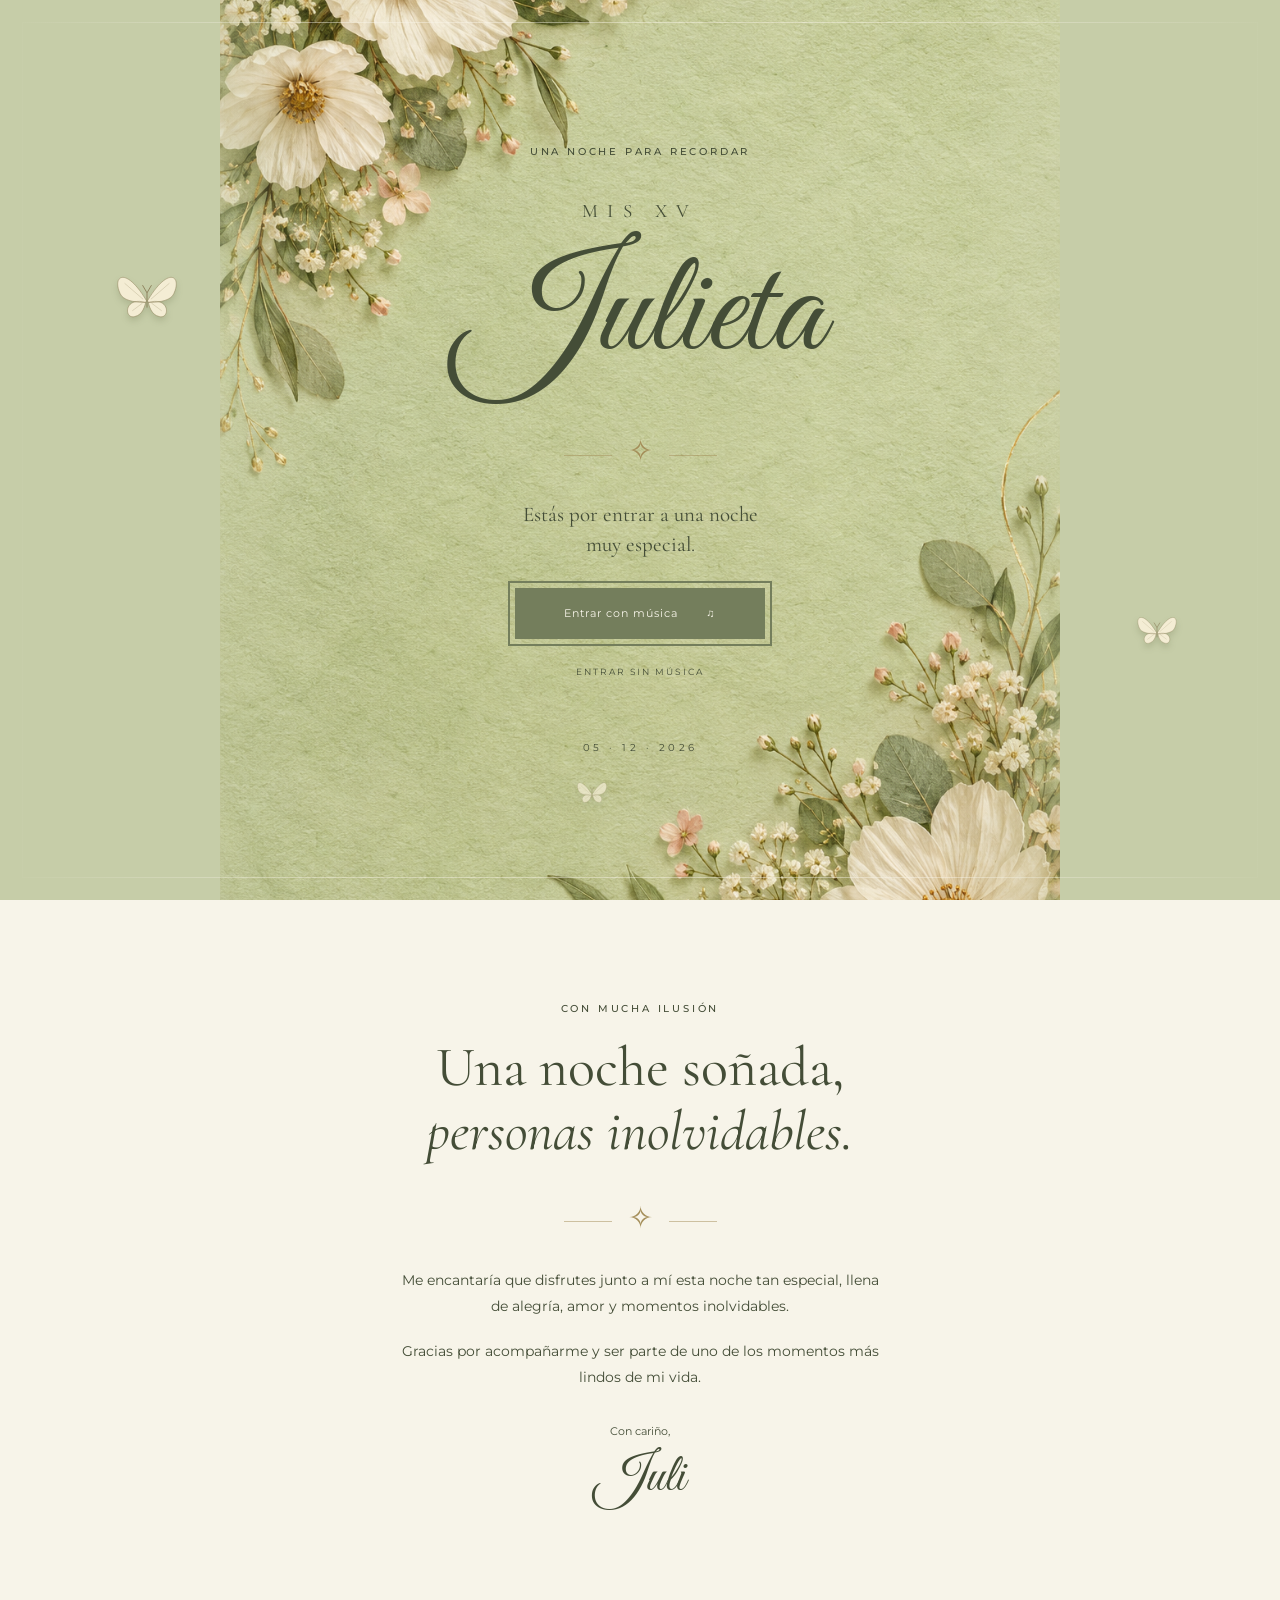
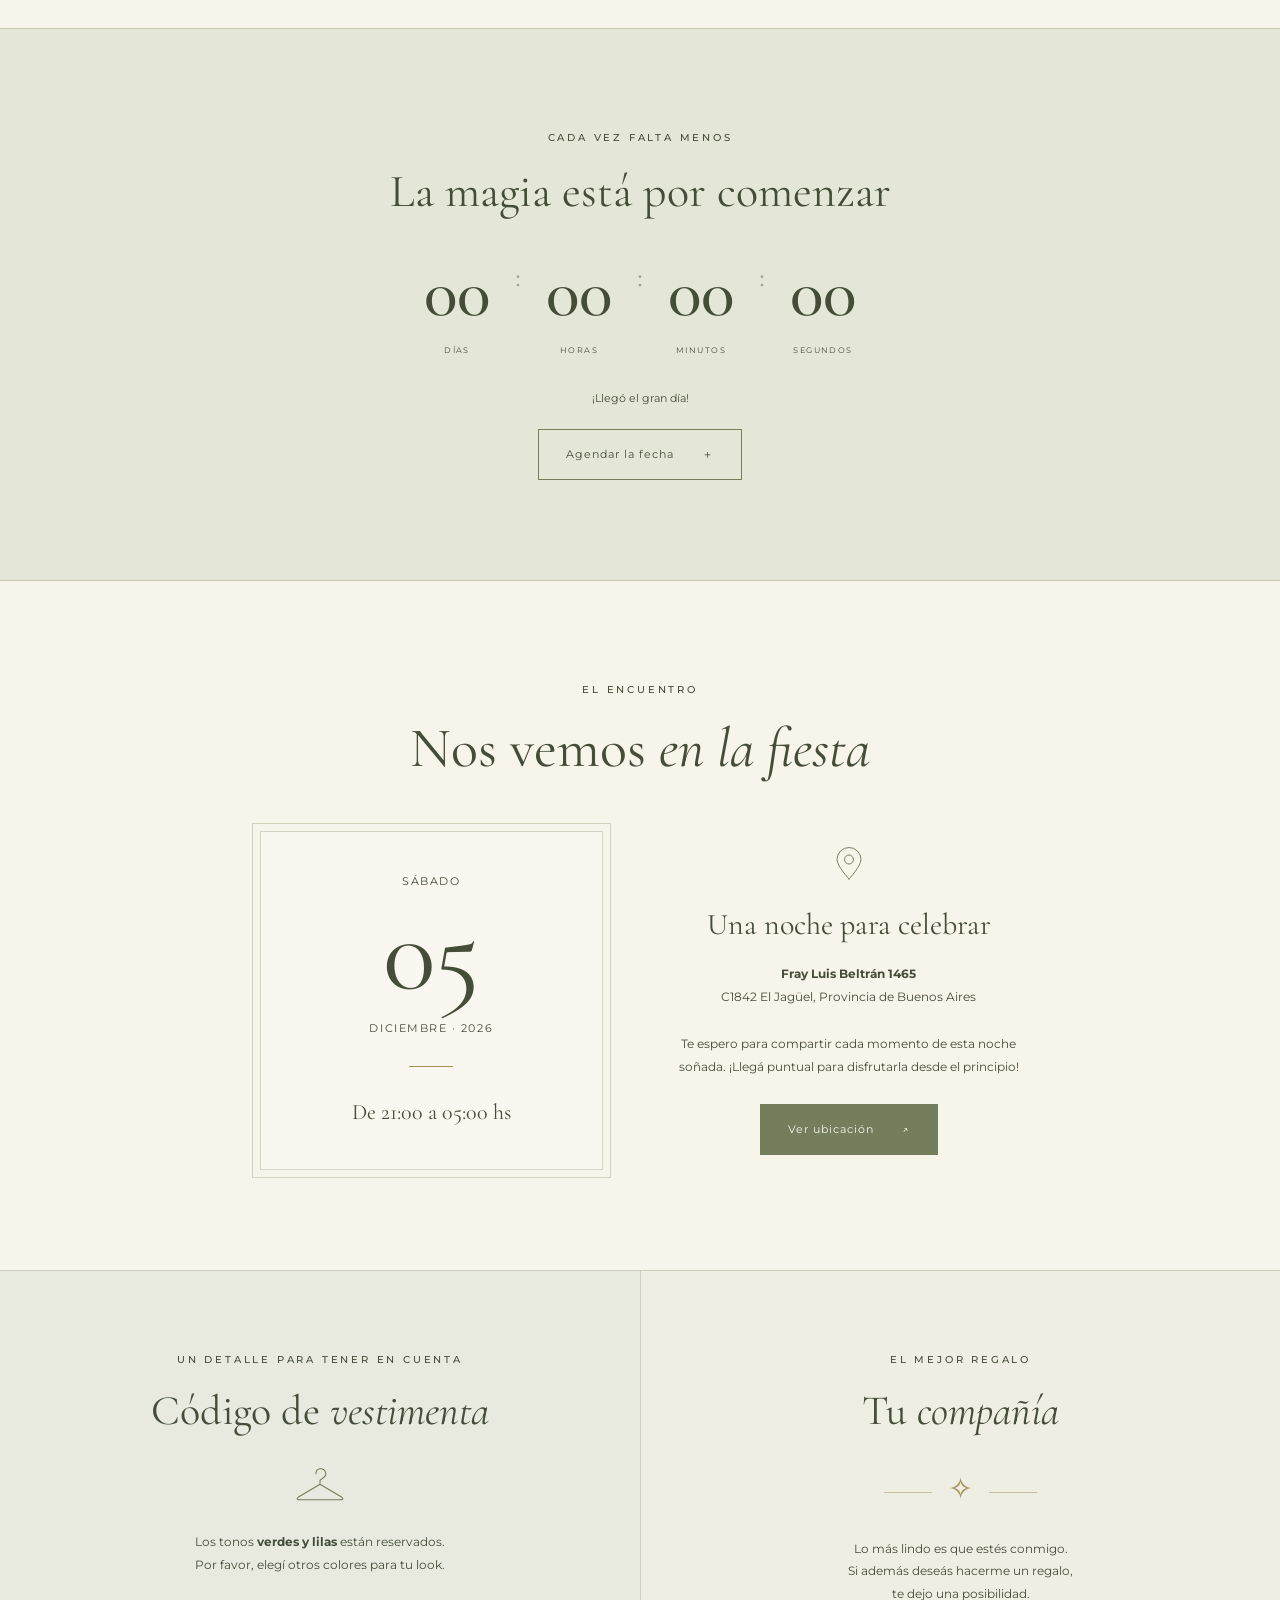
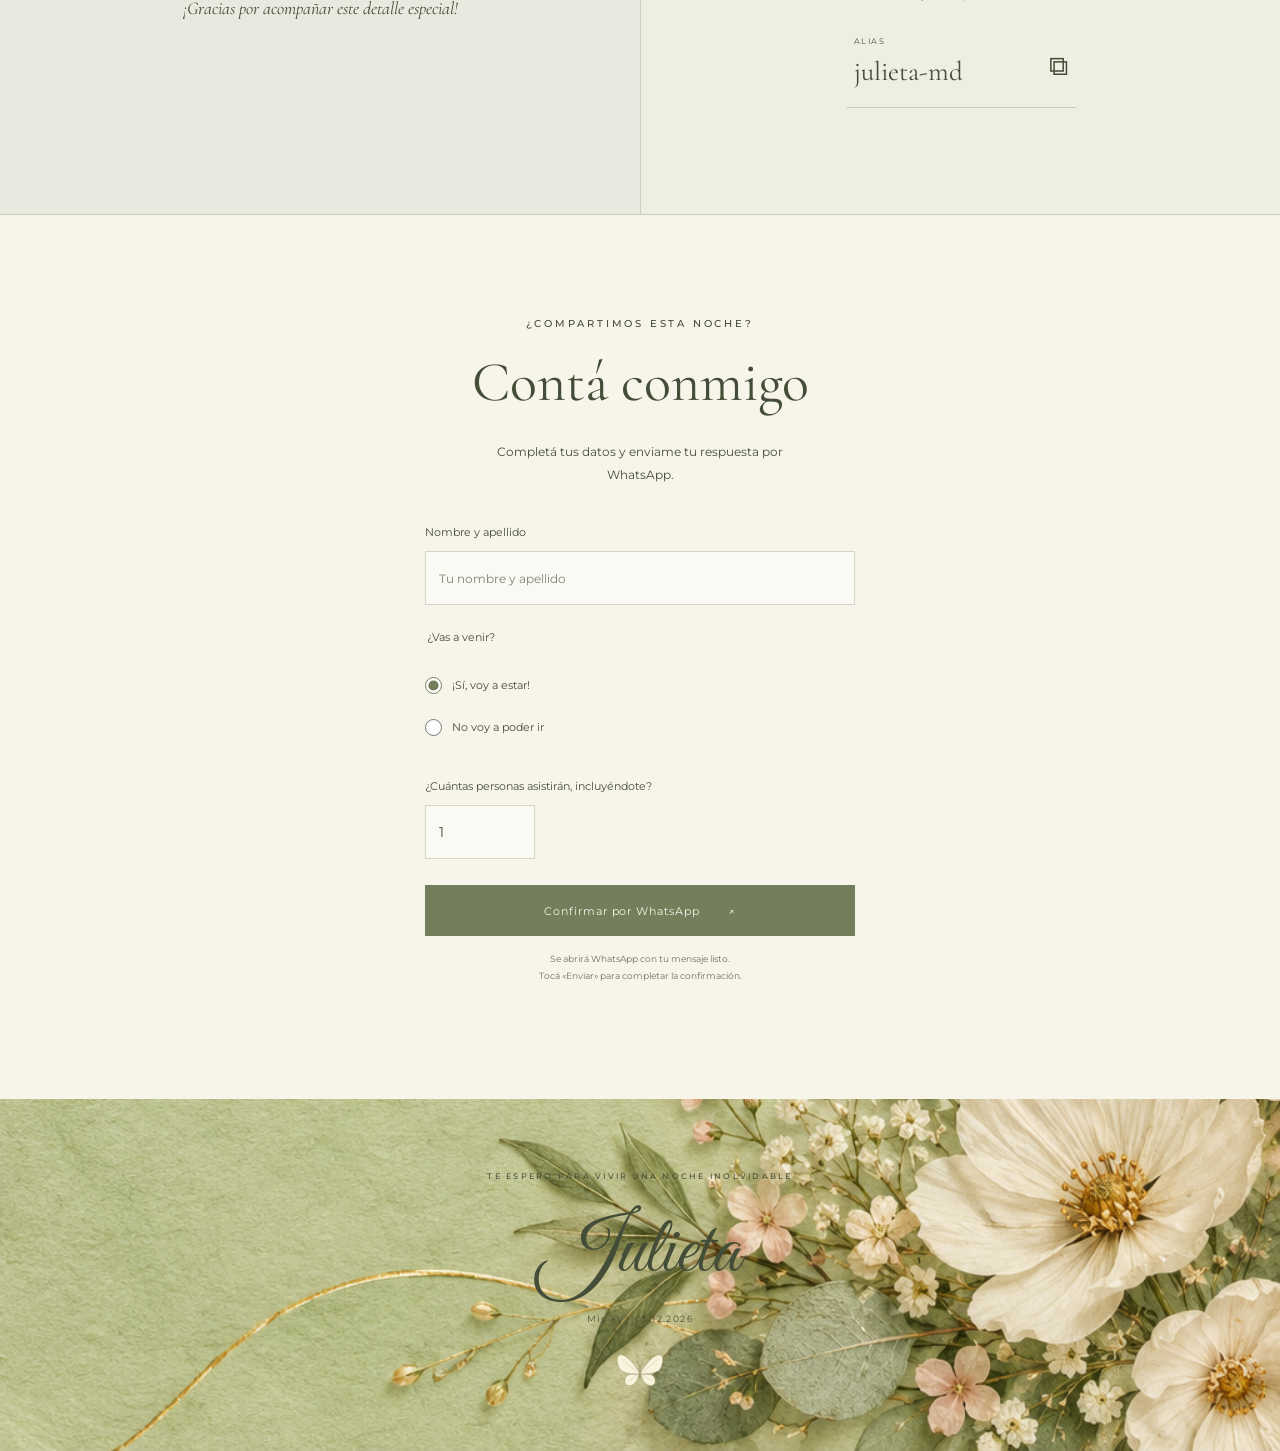
==== index.html @ 5e932aea "subida inicial" ====
<!doctype html>
<html lang="es">
<head>
  <meta charset="utf-8">
  <meta name="viewport" content="width=device-width, initial-scale=1">
  <meta name="theme-color" content="#c6cda8">
  <title>Mis XV · Julieta</title>
  <meta name="description" content="Una noche para recordar. Acompañame a celebrar mis XV el 5 de diciembre de 2026.">
  <link rel="preconnect" href="https://fonts.googleapis.com">
  <link rel="preconnect" href="https://fonts.gstatic.com" crossorigin>
  <link href="https://fonts.googleapis.com/css2?family=Cormorant+Garamond:ital,wght@0,400;0,500;0,600;1,400;1,500&family=Great+Vibes&family=Montserrat:wght@400;500;600&display=swap" rel="stylesheet">
  <link rel="stylesheet" href="css/styles.css">
  <script src="js/script.js" defer></script>
</head>
<body class="welcome-open">
  <svg class="svg-defs" aria-hidden="true"><defs><symbol id="butterfly" viewBox="0 0 100 80"><g stroke="#8d815b" stroke-width=".8"><g class="wing left-wing"><path d="M49 44C17-10-5 5 8 33 12 43 28 47 48 47 13 37 14 74 31 69 44 66 46 53 49 44Z" fill="currentColor"/><path d="M44 42 15 17M43 48 27 60" fill="none" opacity=".5"/></g><g class="wing right-wing"><path d="M51 44C83-10 105 5 92 33 88 43 72 47 52 47 87 37 86 74 69 69 56 66 54 53 51 44Z" fill="currentColor"/><path d="m56 42 29-25M57 48l16 12" fill="none" opacity=".5"/></g><path d="M50 32v23m0-23-7-12m7 12 7-12" fill="none" stroke-width="1.5"/></g></symbol></defs></svg>
  <div class="butterflies" aria-hidden="true"><svg class="fly fly-one"><use href="#butterfly"/></svg><svg class="fly fly-two"><use href="#butterfly"/></svg><svg class="fly fly-three"><use href="#butterfly"/></svg></div>

  <div class="welcome" id="welcome" role="dialog" aria-modal="true" aria-labelledby="welcome-title">
    <div class="welcome-inner">
      <span class="eyebrow">Una noche para recordar</span>
      <p class="xv">Mis XV</p>
      <h1 class="script" id="welcome-title">Julieta</h1>
      <div class="ornament" aria-hidden="true">✧</div>
      <p class="welcome-note">Estás por entrar a una noche muy especial.</p>
      <button class="button" id="enter-music">Entrar con música <span aria-hidden="true">♫</span></button>
      <button class="text-button" id="enter-silent">Entrar sin música</button>
      <span class="welcome-date">05 · 12 · 2026</span>
    </div>
  </div>

  <div id="invitation" inert>
    <header class="topbar"><a href="#inicio" class="monogram" aria-label="Volver al inicio">J<span>XV</span></a><a class="top-rsvp" href="#asistencia">Confirmar asistencia <span aria-hidden="true">↗</span></a></header>
    <main>
      <section class="hero" id="inicio" aria-labelledby="hero-title">
        <div class="hero-content"><p class="eyebrow">Hay momentos que florecen para siempre</p><p class="xv">Mis XV</p><h2 class="script" id="hero-title">Julieta</h2><div class="hero-date"><span>05</span><i></i><span>Diciembre<br><small>2026</small></span></div><p class="hero-note">Y este quiero vivirlo con vos.</p></div>
        <a href="#invitacion" class="scroll-cue">Descubrí la invitación<span aria-hidden="true">↓</span></a>
      </section>

      <section class="letter section-pad reveal" id="invitacion"><span class="eyebrow">Con mucha ilusión</span><h2>Una noche soñada,<br><em>personas inolvidables.</em></h2><div class="ornament" aria-hidden="true">✧</div><p>Me encantaría que disfrutes junto a mí esta noche tan especial, llena de alegría, amor y momentos inolvidables.</p><p>Gracias por acompañarme y ser parte de uno de los momentos más lindos de mi vida.</p><p class="signature">Con cariño, <span class="script">Juli</span></p></section>

      <section class="countdown-section section-pad reveal" aria-labelledby="countdown-title"><span class="eyebrow">Cada vez falta menos</span><h2 id="countdown-title">La magia está por comenzar</h2><div class="countdown" role="timer" aria-label="Tiempo que falta para los XV"><div><strong id="days">00</strong><span>Días</span></div><b>:</b><div><strong id="hours">00</strong><span>Horas</span></div><b>:</b><div><strong id="minutes">00</strong><span>Minutos</span></div><b>:</b><div><strong id="seconds">00</strong><span>Segundos</span></div></div><p id="countdown-note">Guardá esta fecha en tu calendario.</p><a class="outline-button" href="assets/julieta-xv.ics" download>Agendar la fecha <span aria-hidden="true">＋</span></a></section>

      <section class="occasion section-pad reveal" id="fiesta"><span class="eyebrow">El encuentro</span><h2>Nos vemos <em>en la fiesta</em></h2><div class="occasion-layout"><div class="date-card"><span>Sábado</span><strong>05</strong><span>Diciembre · 2026</span><div class="fine-rule"></div><p>De 21:00 a 05:00 hs</p></div><div class="occasion-copy"><svg class="line-icon" viewBox="0 0 40 48" aria-hidden="true"><path d="M20 44S4 27 4 18a16 16 0 0 1 32 0c0 9-16 26-16 26Z"/><circle cx="20" cy="18" r="6"/></svg><h3>Una noche para celebrar</h3><p class="venue-address"><strong>Fray Luis Beltrán 1465</strong><br>C1842 El Jagüel, Provincia de Buenos Aires</p><p>Te espero para compartir cada momento de esta noche soñada. ¡Llegá puntual para disfrutarla desde el principio!</p><a class="button" href="https://maps.app.goo.gl/wYBB1rsQSf2HCsVo8" target="_blank" rel="noopener noreferrer">Ver ubicación <span aria-hidden="true">↗</span></a></div></div></section>

      <section class="details section-pad"><div class="detail-block reveal"><span class="eyebrow">Un detalle para tener en cuenta</span><h2>Código de <em>vestimenta</em></h2><svg class="line-icon hanger" viewBox="0 0 64 48" aria-hidden="true"><path d="M27 12a6 6 0 1 1 9 5l-4 3v5L5 41q-3 3 2 3h50q5 0 2-3L32 25"/></svg><p>Los tonos <strong>verdes y lilas</strong> están reservados.<br>Por favor, elegí otros colores para tu look.</p><span class="small-note">¡Gracias por acompañar este detalle especial!</span></div><div class="detail-block gift-block reveal"><span class="eyebrow">El mejor regalo</span><h2>Tu <em>compañía</em></h2><div class="ornament" aria-hidden="true">✧</div><p>Lo más lindo es que estés conmigo.<br>Si además deseás hacerme un regalo,<br>te dejo una posibilidad.</p><button class="alias-button" id="copy-alias" aria-label="Copiar alias julieta-md"><span><small>Alias</small>julieta-md</span><span aria-hidden="true">⧉</span></button><p class="copy-feedback" id="copy-feedback" role="status"></p></div></section>

      <section class="rsvp section-pad reveal" id="asistencia"><span class="eyebrow">¿Compartimos esta noche?</span><h2>Contá conmigo</h2><p>Completá tus datos y enviame tu respuesta por WhatsApp.</p><form id="rsvp-form"><label for="guest-name">Nombre y apellido</label><input id="guest-name" name="name" autocomplete="name" placeholder="Tu nombre y apellido" required maxlength="100"><fieldset><legend>¿Vas a venir?</legend><label class="radio-option"><input type="radio" name="attendance" value="yes" checked><span>¡Sí, voy a estar!</span></label><label class="radio-option"><input type="radio" name="attendance" value="no"><span>No voy a poder ir</span></label></fieldset><div id="people-field"><label for="guest-count">¿Cuántas personas asistirán, incluyéndote?</label><input id="guest-count" name="count" type="number" inputmode="numeric" min="1" max="50" value="1" required></div><button class="button" type="submit">Confirmar por WhatsApp <span aria-hidden="true">↗</span></button><p class="form-note">Se abrirá WhatsApp con tu mensaje listo.<br>Tocá «Enviar» para completar la confirmación.</p><p id="form-feedback" role="status"></p></form></section>
    </main>
    <footer><span class="eyebrow">Te espero para vivir una noche inolvidable</span><span class="script">Julieta</span><p>Mis XV · 05.12.2026</p><svg aria-hidden="true"><use href="#butterfly"/></svg></footer>
    <button class="music-toggle" id="music-toggle" aria-label="Activar música" aria-pressed="false"><span aria-hidden="true">♫</span></button><span class="music-status" id="music-status" role="status"></span>
  </div>
  <audio id="music" src="assets/musica.mp3" loop preload="none"></audio>
</body>
---- css/styles.css ----
:root{--pistachio:#c6cda8;--sage:#747e5c;--ink:#444d37;--cream:#f7f4e9;--gold:#a48e59;--line:#929b7760;--serif:'Cormorant Garamond',Georgia,serif;--sans:'Montserrat',sans-serif;--script:'Great Vibes',cursive}*{box-sizing:border-box}html{scroll-behavior:smooth;scroll-padding-top:72px}body{margin:0;background:var(--cream);color:var(--ink);font-family:var(--sans);font-size:14px;line-height:1.9}body.welcome-open{overflow:hidden}button,input{font:inherit}button,a{-webkit-tap-highlight-color:transparent}button{cursor:pointer}a{color:inherit}button:focus-visible,a:focus-visible,input:focus-visible{outline:2px solid var(--sage);outline-offset:5px}button{color:inherit}.svg-defs{position:absolute;width:0;height:0;overflow:hidden}.script{font-family:var(--script);font-weight:400;line-height:1.2}.eyebrow{display:block;text-transform:uppercase;font-size:10px;font-weight:500;letter-spacing:.28em;line-height:1.8}.xv{font-family:var(--serif);text-transform:uppercase;letter-spacing:.5em;font-size:19px;margin:32px 0 0}.button,.outline-button{display:inline-flex;align-items:center;justify-content:center;gap:28px;min-height:51px;padding:13px 27px;text-decoration:none;border:1px solid var(--sage);background:var(--sage);color:var(--cream);font-size:11px;letter-spacing:.09em;transition:background .2s,transform .2s}.button:hover{background:#596446;transform:translateY(-2px)}.outline-button{background:transparent;color:var(--ink)}.outline-button:hover{background:#c6cda835}.ornament{font-family:var(--serif);font-size:30px;color:var(--gold);margin:20px auto}.ornament:before,.ornament:after{content:'';display:inline-block;vertical-align:middle;height:1px;width:48px;background:var(--gold);opacity:.5;margin:0 16px}h2{font-family:var(--serif);font-size:clamp(35px,4.4vw,56px);font-weight:400;line-height:1.14;margin:18px 0 26px}h2 em{font-weight:400}h3{font-family:var(--serif);font-size:30px;font-weight:400;line-height:1.2}.section-pad{padding:100px 24px;text-align:center}.welcome{position:fixed;inset:0;z-index:20;display:grid;place-items:center;background:var(--pistachio) url('../assets/floral-background.png') center/cover;transition:opacity .9s,visibility .9s;overflow:auto}.welcome:before,.hero:before{content:'';position:absolute;inset:22px;border:1px solid #f7f4e970;pointer-events:none}.welcome-inner{text-align:center;padding:70px 22px;position:relative;width:min(100%,520px)}.welcome h1{font-size:clamp(92px,16vw,150px);margin:0 0 5px}.welcome-note{font-family:var(--serif);font-size:21px;line-height:1.4;max-width:270px;margin:0 auto 29px}.welcome .button{display:flex;margin:auto;min-width:250px}.text-button{display:block;background:none;border:0;text-transform:uppercase;font-size:9px;letter-spacing:.22em;padding:20px;margin:4px auto}.welcome-date{display:block;font-size:10px;letter-spacing:.35em;margin-top:38px}.welcome.dismissed{opacity:0;visibility:hidden;pointer-events:none}.topbar{position:absolute;left:0;right:0;top:0;z-index:4;display:flex;align-items:center;justify-content:space-between;padding:22px 5vw}.monogram{font:italic 36px var(--serif);text-decoration:none}.monogram span{font:8px var(--sans);letter-spacing:.15em;margin-left:5px}.top-rsvp{font-size:9px;text-decoration:none;text-transform:uppercase;letter-spacing:.12em;border-bottom:1px solid var(--line);padding:5px 0}.top-rsvp span{margin-left:12px}.hero{min-height:850px;min-height:100svh;position:relative;display:grid;place-items:center;text-align:center;background:var(--pistachio) url('../assets/floral-background.png') center 46%/cover;padding:120px 24px 100px}.hero-content{position:relative}.hero h2{font-size:clamp(110px,18vw,200px);margin:0 0 10px;line-height:1.25}.hero .eyebrow{max-width:400px;margin:auto}.hero-date{display:flex;align-items:center;justify-content:center;gap:22px;font-family:var(--serif);font-size:25px;line-height:1.25;margin:28px 0}.hero-date>span:first-child{font-size:68px}.hero-date i{width:1px;height:57px;background:var(--line)}.hero-date small{font-size:18px;letter-spacing:.22em}.hero-note{font-family:var(--serif);font-style:italic;font-size:24px}.scroll-cue{position:absolute;bottom:28px;text-decoration:none;font-size:8px;letter-spacing:.22em;text-transform:uppercase}.scroll-cue span{display:block;font-size:22px;line-height:1.5;animation:bob 2s ease-in-out infinite}.letter{max-width:750px;margin:auto}.letter>p{max-width:480px;margin:18px auto}.letter .signature{margin-top:30px;font-size:11px}.signature .script{display:block;font-size:52px;margin-top:6px}.countdown-section{background:#e4e7d7;position:relative;border-block:1px solid var(--line)}.countdown-section h2{font-size:clamp(33px,4vw,46px)}.countdown{display:flex;align-items:flex-start;justify-content:center;gap:25px;margin:40px auto 30px}.countdown strong{display:block;font:500 clamp(40px,6vw,70px) var(--serif);line-height:1}.countdown span{display:block;font-size:8px;letter-spacing:.18em;text-transform:uppercase;margin-top:15px}.countdown>b{font:30px var(--serif);opacity:.45}.countdown-section>p{font-size:11px;margin:20px 0}.occasion{max-width:1000px;margin:auto}.occasion-layout{display:grid;grid-template-columns:1fr 1fr;gap:75px;max-width:760px;margin:50px auto 0;align-items:center}.date-card{padding:35px;border:1px solid var(--line);outline:1px solid var(--line);outline-offset:7px;background:#fff4}.date-card>span{font-size:11px;letter-spacing:.14em;text-transform:uppercase}.date-card strong{display:block;font:110px var(--serif);line-height:1.1}.fine-rule{width:44px;height:1px;background:var(--gold);margin:25px auto}.date-card p{font-family:var(--serif);font-size:22px;margin:0}.line-icon{width:30px;height:38px;fill:none;stroke:var(--sage);stroke-width:1.3;stroke-linecap:round;stroke-linejoin:round}.occasion-copy h3{margin:15px 0}.occasion-copy p{font-size:12px;margin:20px 0 25px}.details{display:grid;grid-template-columns:1fr 1fr;padding:0;background:#e8eadf;border-block:1px solid var(--line)}.detail-block{padding:80px 25px}.detail-block h2{font-size:42px}.detail-block p{font-size:12px}.gift-block{border-left:1px solid var(--line);background:#efeee3}.hanger{width:52px;height:45px;margin:0 0 5px}.small-note{font:italic 18px var(--serif);display:block;margin-top:20px}.alias-button{display:flex;justify-content:space-between;align-items:center;gap:45px;background:transparent;border:0;border-bottom:1px solid var(--line);padding:10px 8px;text-align:left;margin:20px auto 0;min-width:230px;font-family:var(--serif);font-size:27px}.alias-button small{display:block;font:8px var(--sans);text-transform:uppercase;letter-spacing:.2em}.copy-feedback{height:18px;margin:8px 0 0!important;font-size:10px!important}.rsvp{max-width:650px;margin:auto}.rsvp>p{font-size:12px;max-width:330px;margin:0 auto 35px}.rsvp form{max-width:430px;text-align:left;margin:auto}.rsvp label,.rsvp legend{font-size:11px;display:block;margin:20px 0 8px}.rsvp input:not([type=radio]){display:block;width:100%;padding:13px;border:1px solid var(--line);background:#fff8;border-radius:0;color:var(--ink);min-height:48px}.rsvp input[type=number]{max-width:110px}.rsvp input::placeholder{font-size:12px;color:#7f8476}.rsvp fieldset{padding:0;border:0;margin:22px 0}.rsvp legend{margin:0 0 10px}.rsvp .radio-option{display:flex;align-items:center;gap:10px;margin:12px 0;cursor:pointer;min-height:30px}.radio-option input{accent-color:var(--sage);width:17px;height:17px;margin:0}.rsvp .button{margin-top:26px;width:100%}.form-note{text-align:center;font-size:9px;line-height:1.8;margin:15px 0;color:#6b735e}#form-feedback{text-align:center;font-size:11px}footer{text-align:center;padding:70px 24px 50px;background:var(--pistachio) url('../assets/floral-background.png') center bottom/cover}footer .eyebrow{font-size:8px}footer>.script{display:block;font-size:80px;margin:22px 0 0}footer p{font-size:9px;letter-spacing:.16em}footer svg{width:50px;height:42px;color:#f8f3dc;margin-top:14px}.music-toggle{position:fixed;bottom:22px;right:22px;z-index:8;border:1px solid #faf7e8aa;border-radius:50%;width:46px;height:46px;background:#747e5ce8;color:var(--cream);box-shadow:0 3px 15px #343c3820;font-size:22px}.music-toggle[aria-pressed=true]{animation:music-pulse 3s infinite}.music-status{position:fixed;bottom:78px;right:20px;z-index:8;font-size:10px;max-width:220px;background:var(--cream)}.music-status:not(:empty){padding:10px}.butterflies{position:fixed;inset:0;z-index:22;pointer-events:none;overflow:hidden}.fly{position:absolute;width:64px;height:56px;color:#f4edd4;filter:drop-shadow(0 4px 3px #58643b33)}.wing{transform-box:fill-box;transform-origin:right center;animation:flap 1.1s ease-in-out infinite alternate}.right-wing{transform-origin:left center;animation-delay:-.2s}.fly-one{left:9%;top:30%;animation:flight-one 24s ease-in-out infinite}.fly-two{right:8%;top:67%;width:42px;animation:flight-two 29s ease-in-out infinite -8s}.fly-three{left:45%;top:85%;width:32px;animation:flight-one 32s ease-in-out infinite -15s;opacity:.7}.reveal{opacity:1}.motion-ready .reveal{opacity:0;transform:translateY(22px);transition:opacity .9s,transform .9s}.motion-ready .reveal.visible{opacity:1;transform:none}[hidden]{display:none!important}@keyframes flap{from{transform:perspective(150px) rotateY(0deg)}to{transform:perspective(150px) rotateY(65deg)}}@keyframes flight-one{0%,100%{transform:translate(0,0) rotate(-15deg)}25%{transform:translate(16vw,-12vh) rotate(20deg)}50%{transform:translate(25vw,10vh) rotate(-8deg)}75%{transform:translate(-3vw,20vh) rotate(12deg)}}@keyframes flight-two{0%,100%{transform:translate(0,0) rotate(12deg)}35%{transform:translate(-25vw,-18vh) rotate(-20deg)}70%{transform:translate(-10vw,12vh) rotate(8deg)}}@keyframes bob{50%{transform:translateY(5px)}}@keyframes music-pulse{50%{box-shadow:0 0 0 6px #747e5c20}}@media(min-width:900px){.hero,.welcome{background-size:auto 140%;background-repeat:no-repeat;background-color:#c6cda8}.hero:after,.welcome:after{content:'';position:absolute;inset:0;pointer-events:none;background:linear-gradient(90deg,#c6cda8 0%,transparent 25%,transparent 75%,#c6cda8 100%)}.hero-content,.welcome-inner,.scroll-cue{z-index:1}}@media(max-width:600px){.section-pad{padding:75px 25px}.hero{min-height:780px;min-height:100svh;background-position:center}.hero h2{font-size:115px}.hero .eyebrow{font-size:8px;max-width:240px}.hero .xv{margin-top:40px}.welcome:before,.hero:before{inset:12px}.topbar{padding:20px 26px}.top-rsvp{font-size:8px}.welcome-inner{padding:50px 28px}.welcome h1{font-size:105px}.welcome .eyebrow{font-size:8px}.hero-note{font-size:22px}.countdown{gap:12px}.countdown>b{font-size:22px}.countdown strong{font-size:43px}.countdown span{font-size:7px;letter-spacing:.08em}.occasion-layout{grid-template-columns:1fr;gap:45px;margin-top:40px;max-width:320px}.date-card{margin:0 12px}.details{grid-template-columns:1fr;padding:0}.detail-block{padding:65px 23px}.gift-block{border-left:0;border-top:1px solid var(--line)}.detail-block h2{font-size:38px}.fly-one{width:48px;left:3%}.fly-two{right:3%;width:34px}.fly-three{display:none}.music-toggle{right:16px;bottom:16px;width:44px;height:44px}}@media(prefers-reduced-motion:reduce){html{scroll-behavior:auto}*,*:before,*:after{animation:none!important;transition:none!important}.motion-ready .reveal{opacity:1;transform:none}.fly-three{display:none}}
:root{overflow-x:clip}html:has(body.welcome-open){overflow:hidden}.welcome-inner{max-width:100%;min-width:0}.welcome h1{font-size:clamp(76px,25vw,145px)}
@media(max-width:600px){.welcome-inner{padding:32px 24px}.welcome .xv{margin-top:24px}.welcome .ornament{margin:12px auto}.welcome-note{font-size:19px;margin-bottom:22px}.welcome-date{margin-top:22px}.hero h2{font-size:clamp(90px,29vw,115px)}}
@media(max-height:620px){.welcome-inner{padding:22px}.welcome .eyebrow{font-size:8px}.welcome .xv{margin-top:15px;font-size:15px}.welcome h1{font-size:80px}.welcome .ornament{margin:3px auto;font-size:23px}.welcome-note{font-size:17px;margin-bottom:16px}.welcome .button{min-height:45px}.welcome .text-button{padding:12px}.welcome-date{margin-top:8px}}
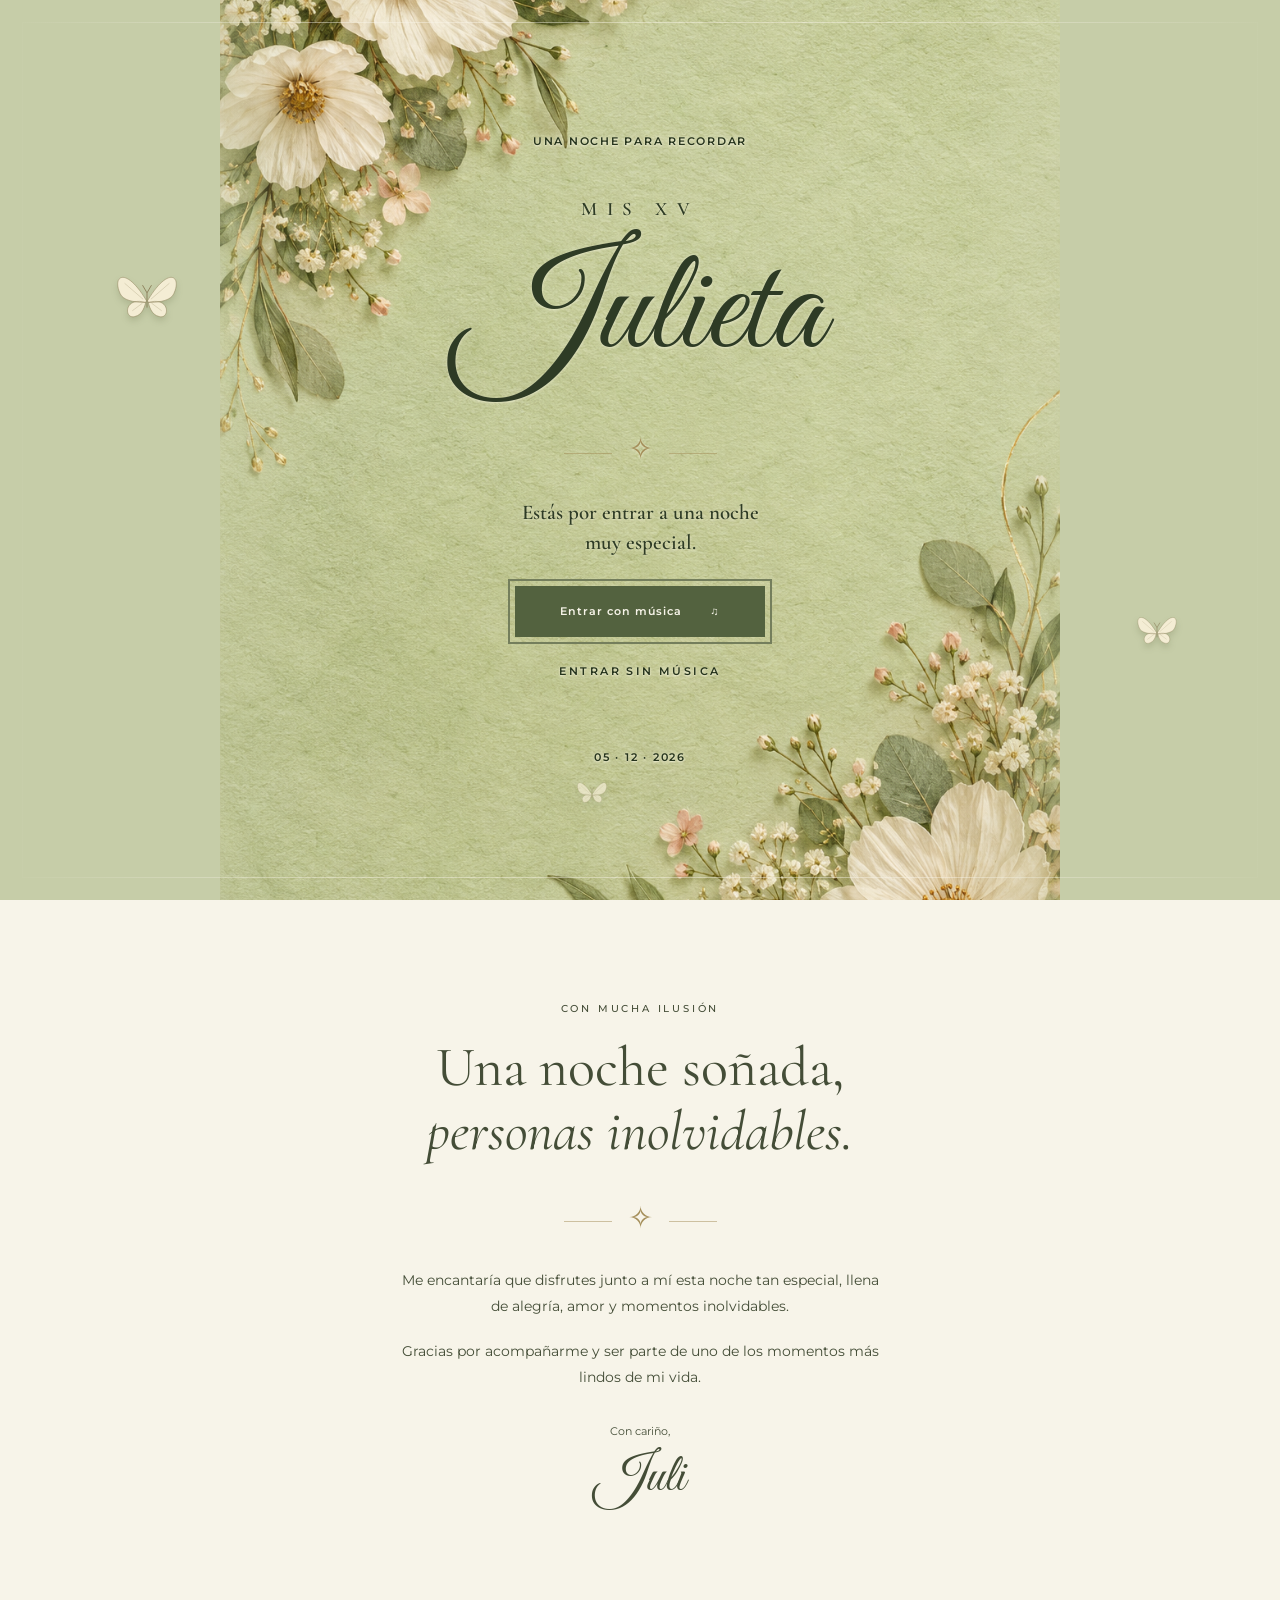
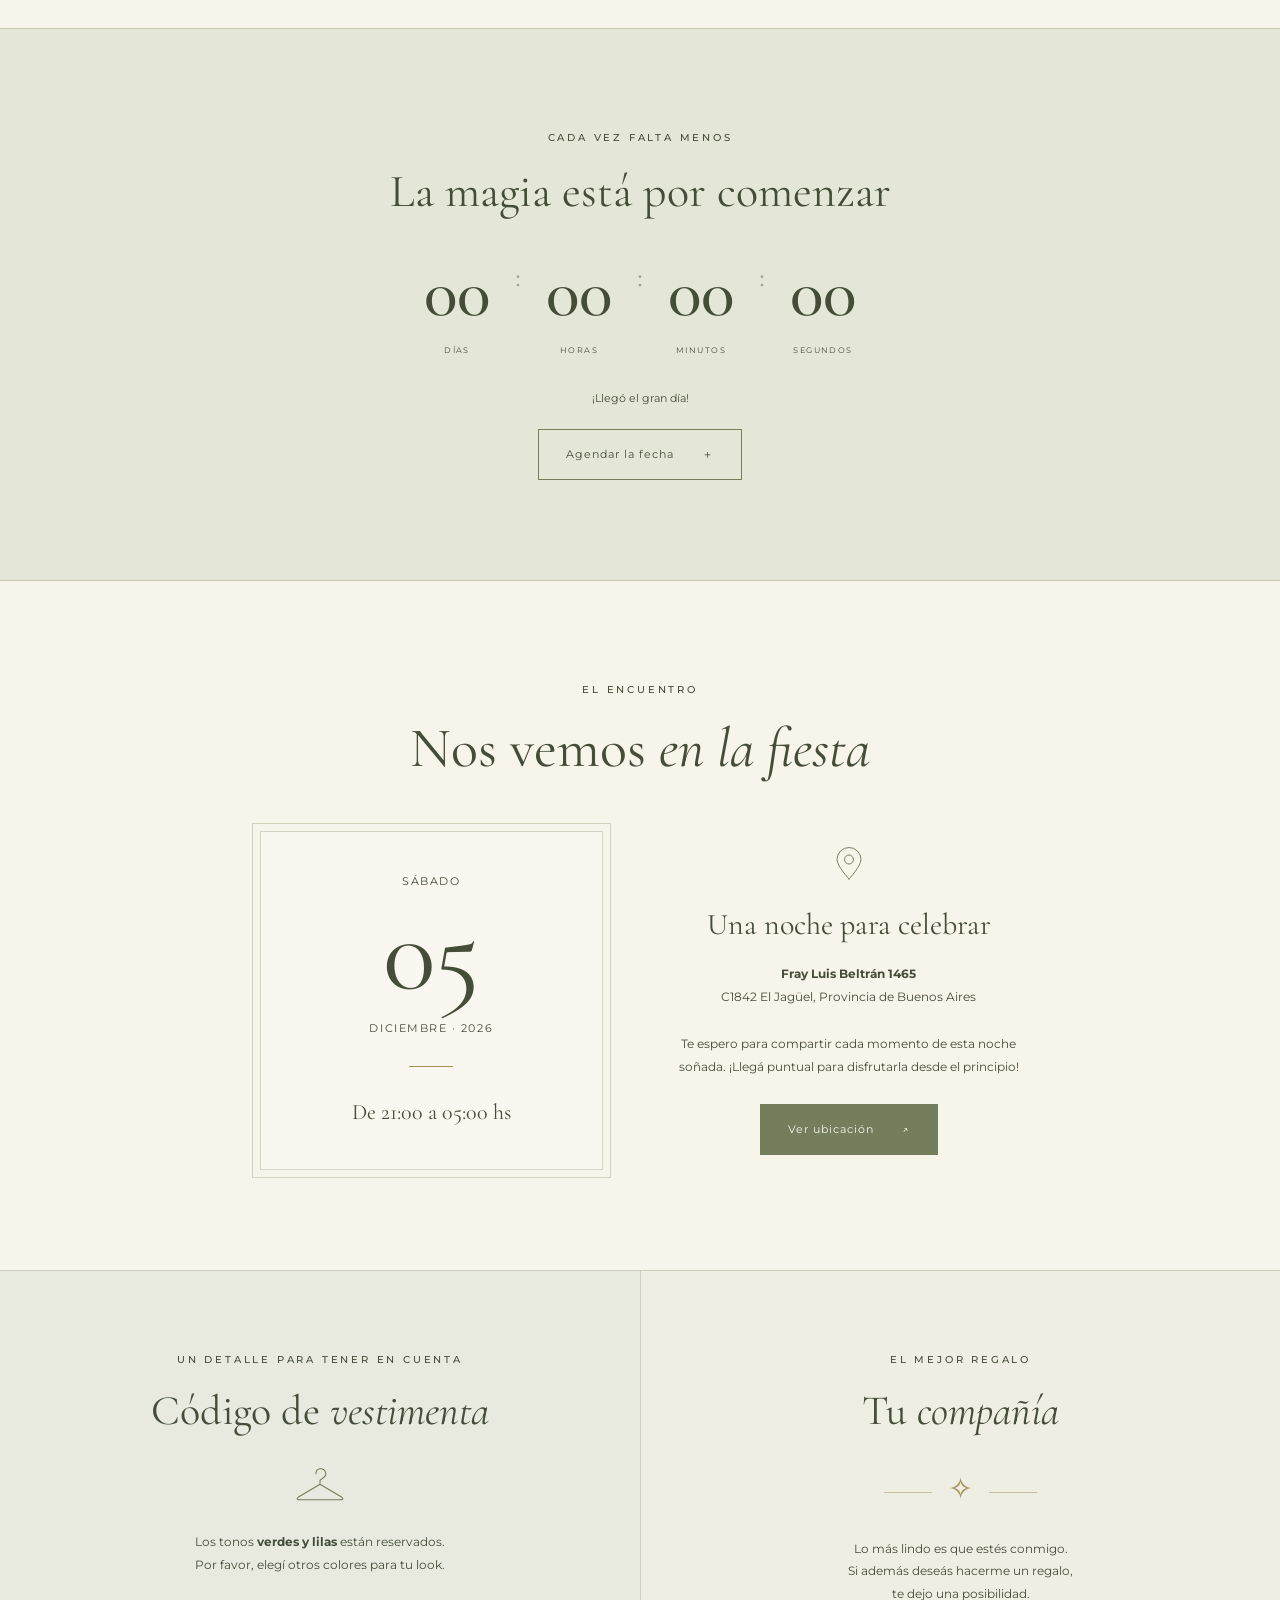
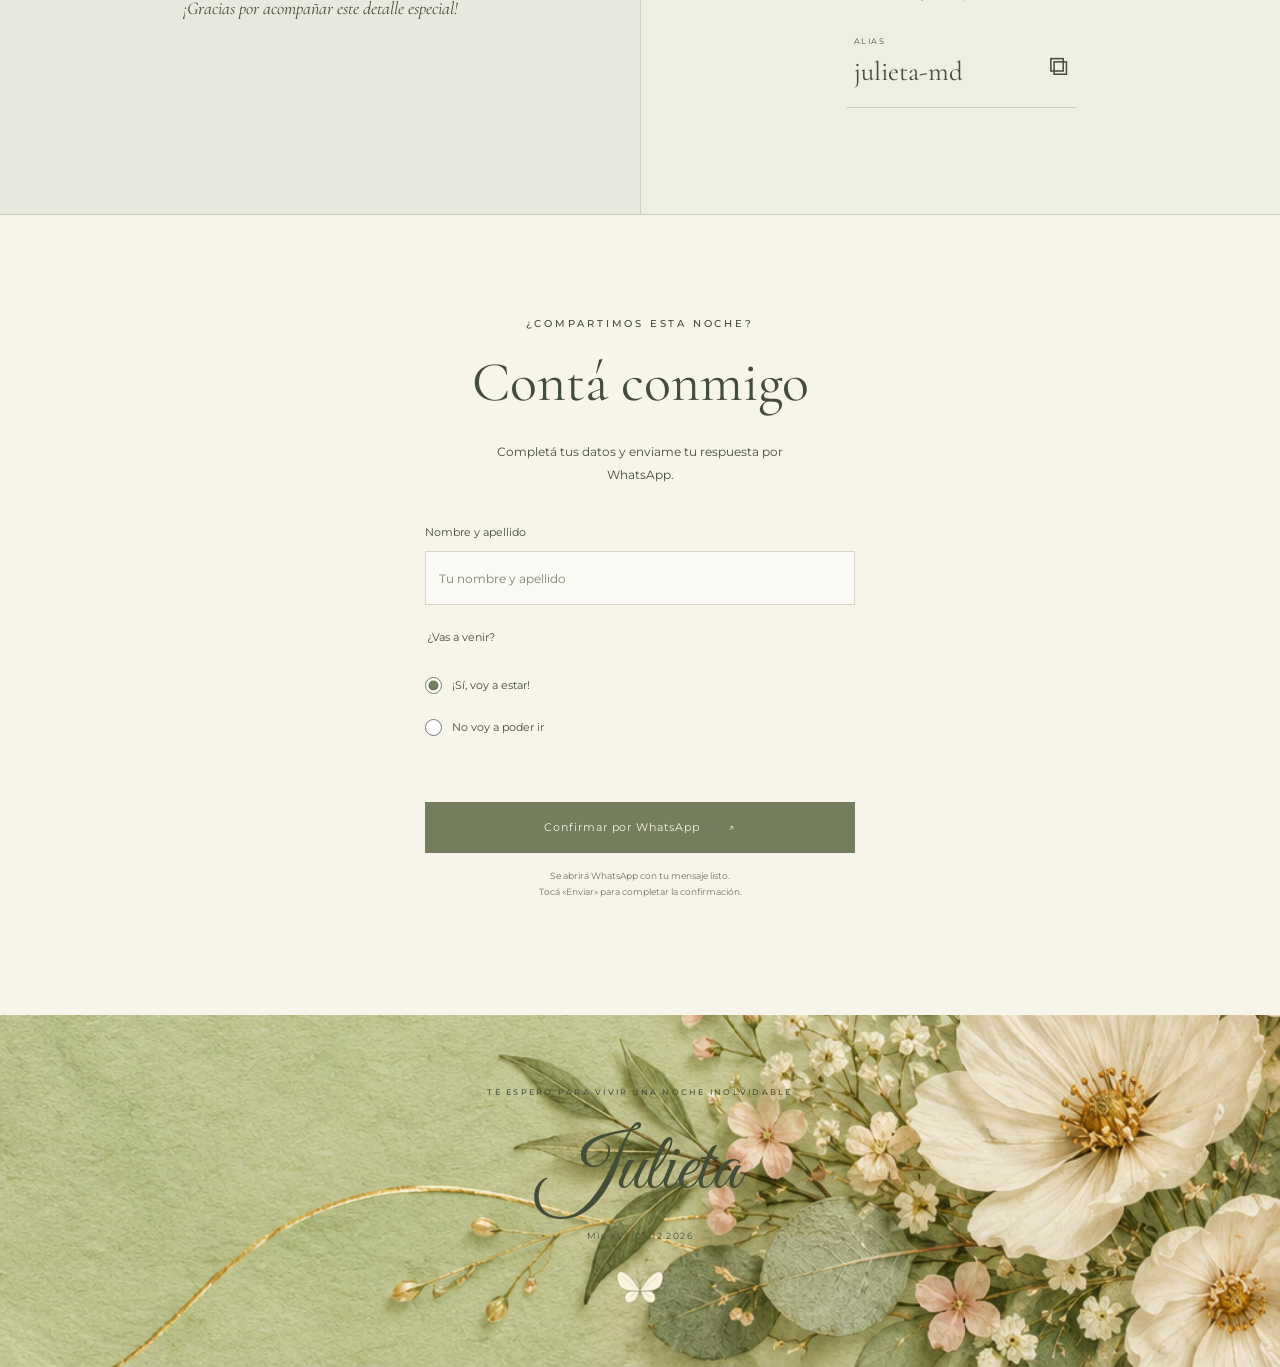
==== commit 7265a58f: "con lista invitados" ====
--- a/index.html
+++ b/index.html
@@ -33,7 +33,7 @@
     <header class="topbar"><a href="#inicio" class="monogram" aria-label="Volver al inicio">J<span>XV</span></a><a class="top-rsvp" href="#asistencia">Confirmar asistencia <span aria-hidden="true">↗</span></a></header>
     <main>
       <section class="hero" id="inicio" aria-labelledby="hero-title">
-        <div class="hero-content"><p class="eyebrow">Hay momentos que florecen para siempre</p><p class="xv">Mis XV</p><h2 class="script" id="hero-title">Julieta</h2><div class="hero-date"><span>05</span><i></i><span>Diciembre<br><small>2026</small></span></div><p class="hero-note">Y este quiero vivirlo con vos.</p></div>
+        <div class="hero-content"><p class="eyebrow">Hay momentos que florecen para siempre</p><p class="xv">Mis XV</p><h2 class="script" id="hero-title">Julieta</h2><div class="hero-date"><span>05</span><i></i><span>Diciembre<br><small>2026</small></span></div><p class="hero-note">Y este quiero vivirlo con vos.</p><p class="personal-invitation" id="personal-invitation" hidden><span class="eyebrow">Esta invitación es para</span><span id="invitees-title"></span></p></div>
         <a href="#invitacion" class="scroll-cue">Descubrí la invitación<span aria-hidden="true">↓</span></a>
       </section>
 
@@ -45,7 +45,7 @@
 
       <section class="details section-pad"><div class="detail-block reveal"><span class="eyebrow">Un detalle para tener en cuenta</span><h2>Código de <em>vestimenta</em></h2><svg class="line-icon hanger" viewBox="0 0 64 48" aria-hidden="true"><path d="M27 12a6 6 0 1 1 9 5l-4 3v5L5 41q-3 3 2 3h50q5 0 2-3L32 25"/></svg><p>Los tonos <strong>verdes y lilas</strong> están reservados.<br>Por favor, elegí otros colores para tu look.</p><span class="small-note">¡Gracias por acompañar este detalle especial!</span></div><div class="detail-block gift-block reveal"><span class="eyebrow">El mejor regalo</span><h2>Tu <em>compañía</em></h2><div class="ornament" aria-hidden="true">✧</div><p>Lo más lindo es que estés conmigo.<br>Si además deseás hacerme un regalo,<br>te dejo una posibilidad.</p><button class="alias-button" id="copy-alias" aria-label="Copiar alias julieta-md"><span><small>Alias</small>julieta-md</span><span aria-hidden="true">⧉</span></button><p class="copy-feedback" id="copy-feedback" role="status"></p></div></section>
 
-      <section class="rsvp section-pad reveal" id="asistencia"><span class="eyebrow">¿Compartimos esta noche?</span><h2>Contá conmigo</h2><p>Completá tus datos y enviame tu respuesta por WhatsApp.</p><form id="rsvp-form"><label for="guest-name">Nombre y apellido</label><input id="guest-name" name="name" autocomplete="name" placeholder="Tu nombre y apellido" required maxlength="100"><fieldset><legend>¿Vas a venir?</legend><label class="radio-option"><input type="radio" name="attendance" value="yes" checked><span>¡Sí, voy a estar!</span></label><label class="radio-option"><input type="radio" name="attendance" value="no"><span>No voy a poder ir</span></label></fieldset><div id="people-field"><label for="guest-count">¿Cuántas personas asistirán, incluyéndote?</label><input id="guest-count" name="count" type="number" inputmode="numeric" min="1" max="50" value="1" required></div><button class="button" type="submit">Confirmar por WhatsApp <span aria-hidden="true">↗</span></button><p class="form-note">Se abrirá WhatsApp con tu mensaje listo.<br>Tocá «Enviar» para completar la confirmación.</p><p id="form-feedback" role="status"></p></form></section>
+      <section class="rsvp section-pad reveal" id="asistencia"><span class="eyebrow">¿Compartimos esta noche?</span><h2>Contá conmigo</h2><p id="rsvp-intro">Completá tus datos y enviame tu respuesta por WhatsApp.</p><p id="invitees-confirmation" class="personal-confirmation" hidden></p><p id="invitation-error" role="status" hidden></p><form id="rsvp-form"><div id="guest-name-field"><label for="guest-name">Nombre y apellido</label><input id="guest-name" name="name" autocomplete="name" placeholder="Tu nombre y apellido" required maxlength="100"></div><fieldset><legend>¿Vas a venir?</legend><label class="radio-option"><input type="radio" name="attendance" value="yes" checked><span>¡Sí, voy a estar!</span></label><label class="radio-option"><input type="radio" name="attendance" value="no"><span>No voy a poder ir</span></label></fieldset><button class="button" id="rsvp-submit" type="submit">Confirmar por WhatsApp <span aria-hidden="true">↗</span></button><p class="form-note">Se abrirá WhatsApp con tu mensaje listo.<br>Tocá «Enviar» para completar la confirmación.</p><p id="form-feedback" role="status"></p></form></section>
     </main>
     <footer><span class="eyebrow">Te espero para vivir una noche inolvidable</span><span class="script">Julieta</span><p>Mis XV · 05.12.2026</p><svg aria-hidden="true"><use href="#butterfly"/></svg></footer>
     <button class="music-toggle" id="music-toggle" aria-label="Activar música" aria-pressed="false"><span aria-hidden="true">♫</span></button><span class="music-status" id="music-status" role="status"></span>
--- a/css/styles.css
+++ b/css/styles.css
@@ -2,3 +2,88 @@
 :root{overflow-x:clip}html:has(body.welcome-open){overflow:hidden}.welcome-inner{max-width:100%;min-width:0}.welcome h1{font-size:clamp(76px,25vw,145px)}
 @media(max-width:600px){.welcome-inner{padding:32px 24px}.welcome .xv{margin-top:24px}.welcome .ornament{margin:12px auto}.welcome-note{font-size:19px;margin-bottom:22px}.welcome-date{margin-top:22px}.hero h2{font-size:clamp(90px,29vw,115px)}}
 @media(max-height:620px){.welcome-inner{padding:22px}.welcome .eyebrow{font-size:8px}.welcome .xv{margin-top:15px;font-size:15px}.welcome h1{font-size:80px}.welcome .ornament{margin:3px auto;font-size:23px}.welcome-note{font-size:17px;margin-bottom:16px}.welcome .button{min-height:45px}.welcome .text-button{padding:12px}.welcome-date{margin-top:8px}}
+
+/* El título recibe foco al cerrar la bienvenida, sin borde visual. */
+#hero-title:focus { outline: none; }
+
+/* Mayor contraste sobre el fondo floral de la bienvenida y la portada. */
+.welcome-inner,
+.hero-content,
+.topbar,
+.scroll-cue {
+  color: #2e3b25;
+}
+.welcome-inner,
+.hero-content {
+  text-shadow: 0 1px 3px #fffbea99;
+}
+.welcome .eyebrow,
+.hero .eyebrow,
+.welcome-date,
+.top-rsvp,
+.scroll-cue {
+  font-size: 11px;
+  font-weight: 600;
+  letter-spacing: .16em;
+  background: #f7f4e9df;
+  border-radius: 3px;
+  padding: 7px 12px;
+  text-shadow: none;
+}
+.welcome .eyebrow,
+.hero .eyebrow {
+  width: fit-content;
+  margin-inline: auto;
+}
+.welcome .xv,
+.hero .xv,
+.hero-date {
+  font-weight: 600;
+}
+.welcome-note,
+.hero-note {
+  font-weight: 600;
+}
+.welcome .text-button {
+  font-size: 11px;
+  font-weight: 600;
+  background: #f7f4e9df;
+  border-radius: 3px;
+}
+.welcome-date {
+  width: fit-content;
+  margin-inline: auto;
+}
+.welcome .button {
+  background: #53623f;
+  border-color: #53623f;
+  font-weight: 600;
+  text-shadow: none;
+}
+@media (max-height: 620px) {
+  .welcome .eyebrow,
+  .welcome-date { font-size: 10px; padding: 4px 9px; }
+  .welcome .text-button { padding: 9px 12px; }
+}
+
+/* Textos sobre las flores, sin placas ni recuadros. */
+.welcome .eyebrow,
+.hero .eyebrow,
+.welcome-date,
+.top-rsvp,
+.scroll-cue,
+.welcome .text-button {
+  background: transparent;
+  border: 0;
+  border-radius: 0;
+  color: #25331c;
+  text-shadow: 0 1px 2px #fffbeacc, 0 0 7px #fffbea99;
+}
+
+/* Destinatarios de las invitaciones por código. */
+.personal-invitation { margin: 24px auto 0; max-width: 420px; }
+.personal-invitation .eyebrow { background: transparent; padding: 0; font-size: 10px; }
+#invitees-title { display: block; font: 600 30px var(--serif); line-height: 1.2; margin-top: 10px; overflow-wrap: anywhere; }
+.personal-confirmation { font-weight: 600; overflow-wrap: anywhere; }
+#invitation-error { font-size: 11px; }
+.button:disabled { opacity: .6; cursor: wait; }
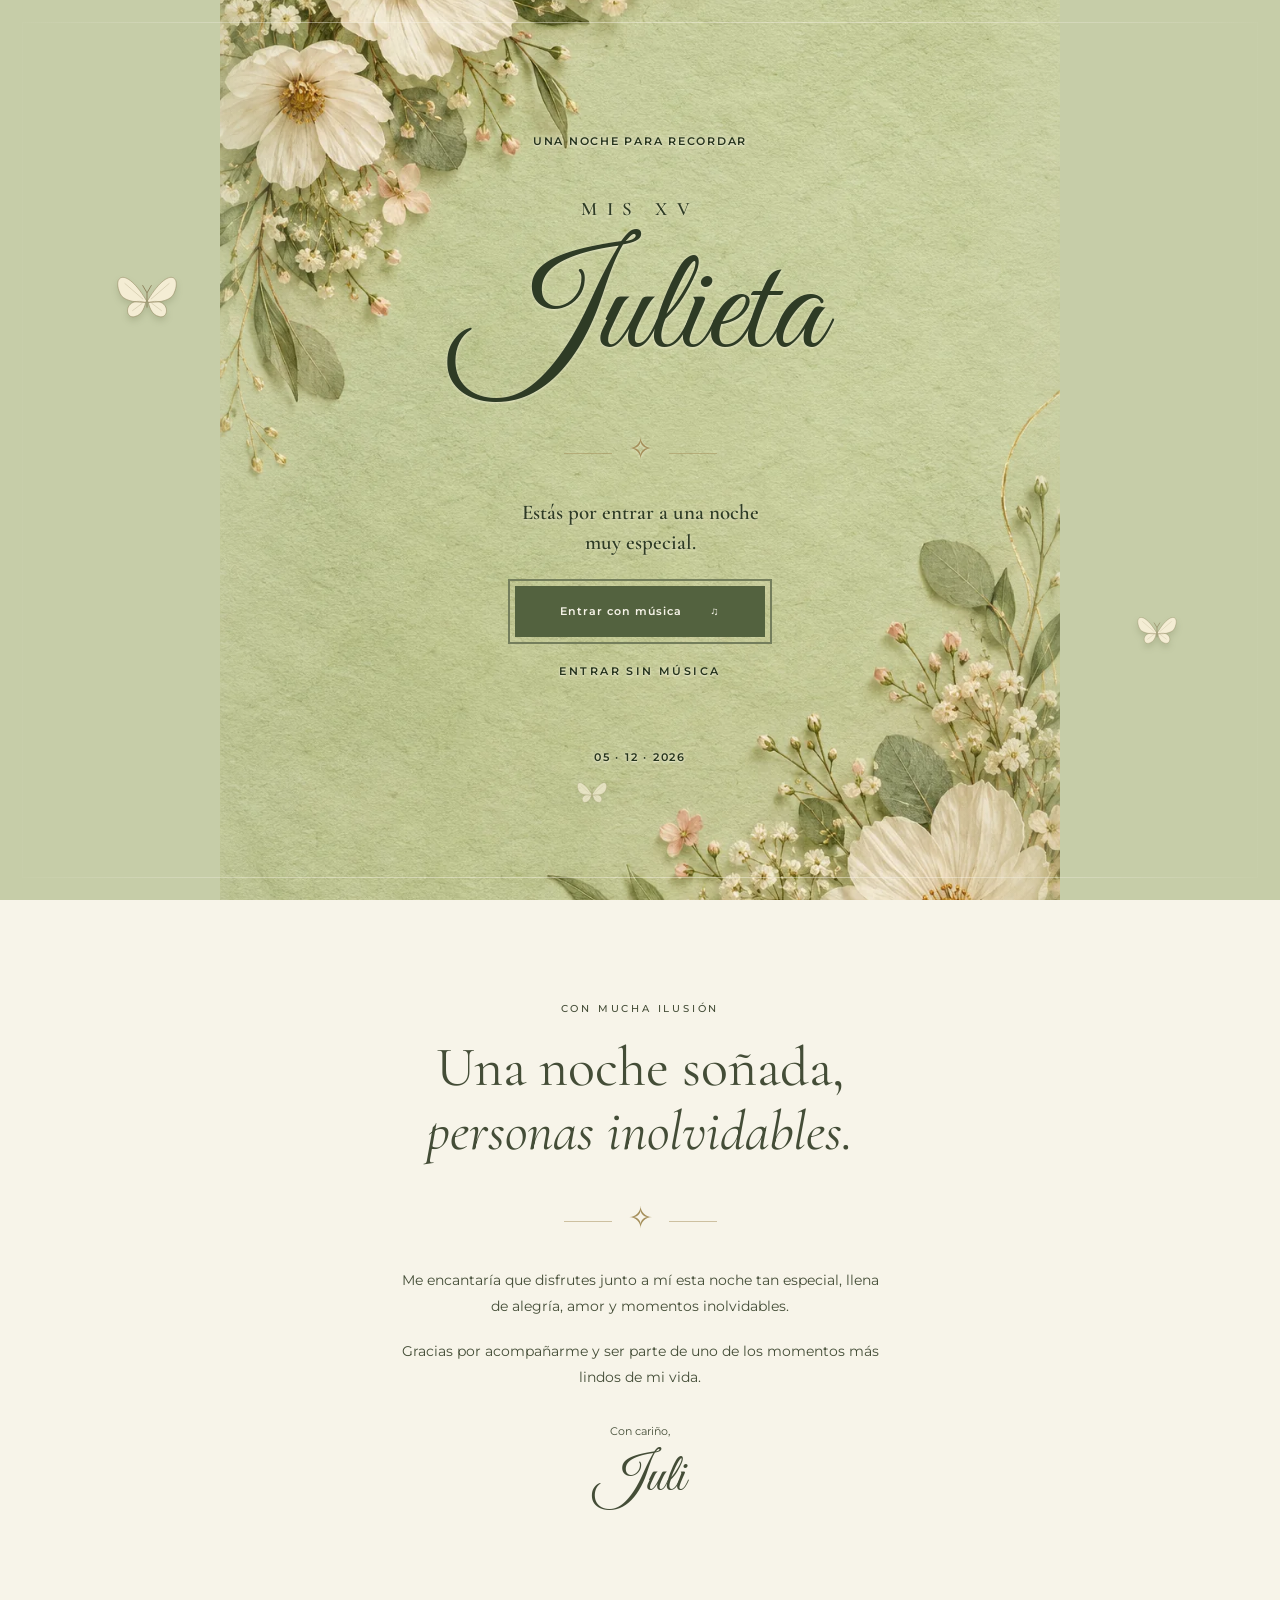
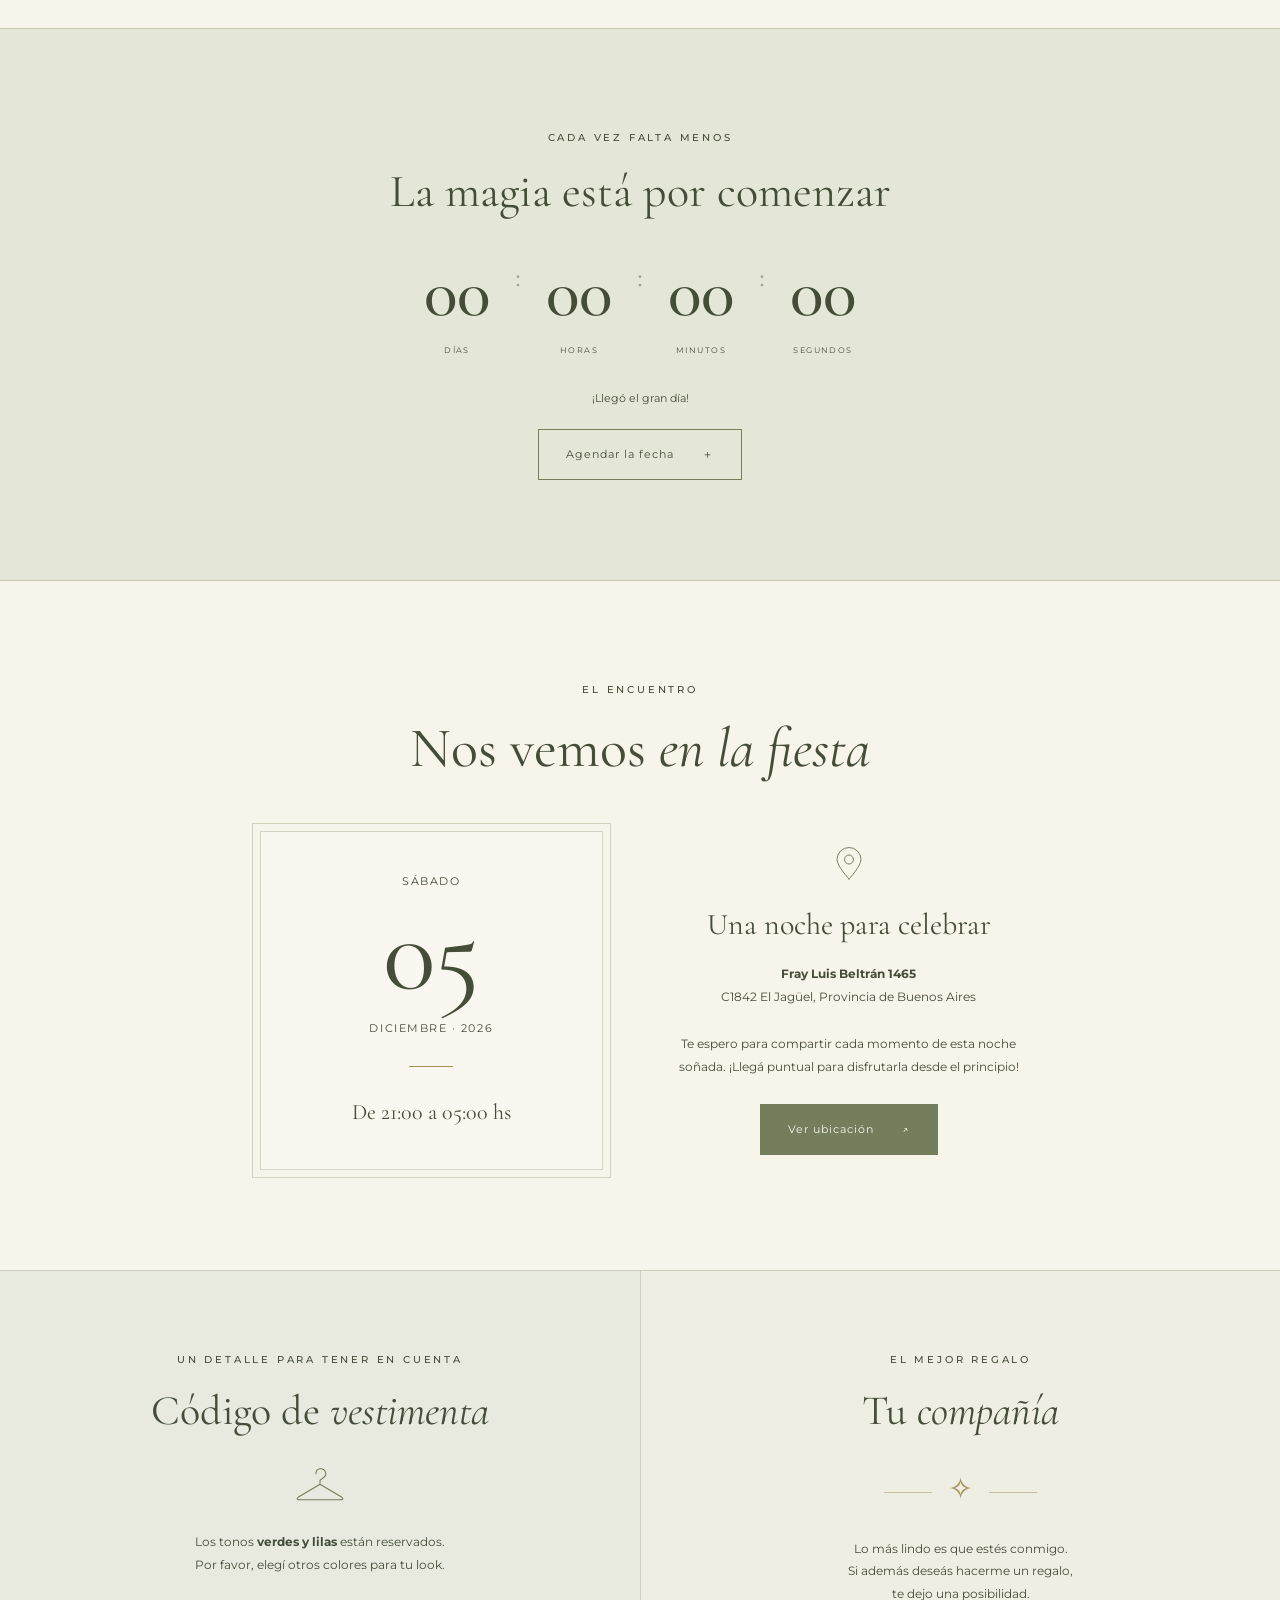
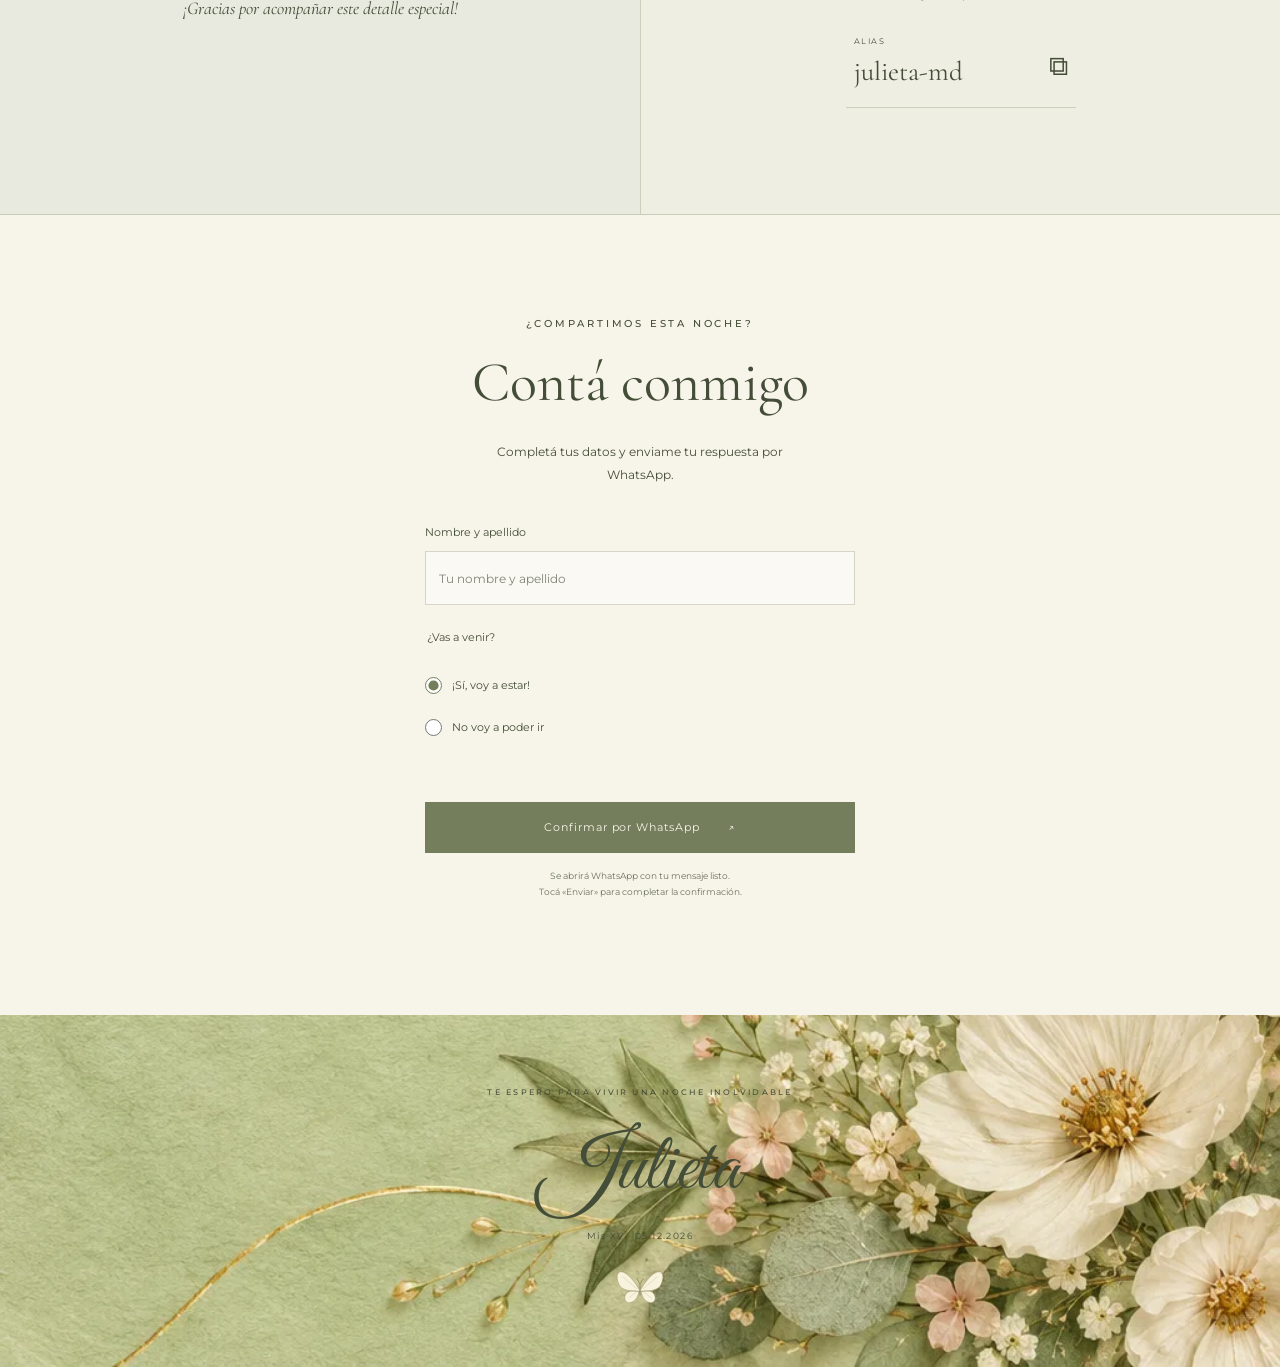
==== commit d7247a01: "mejora de rendimiento" ====
--- a/index.html
+++ b/index.html
@@ -6,9 +6,11 @@
   <meta name="theme-color" content="#c6cda8">
   <title>Mis XV · Julieta</title>
   <meta name="description" content="Una noche para recordar. Acompañame a celebrar mis XV el 5 de diciembre de 2026.">
+  <style>html,body{margin:0;background:#c6cda8;color:#2e3b25}body.welcome-open{overflow:hidden}.welcome{position:fixed;inset:0;z-index:20;display:grid;place-items:center;background:#c6cda8}.welcome-inner{text-align:center}.svg-defs{position:absolute;width:0;height:0;overflow:hidden}</style>
+  <link rel="preload" href="assets/floral-background.webp" as="image" fetchpriority="high">
   <link rel="preconnect" href="https://fonts.googleapis.com">
   <link rel="preconnect" href="https://fonts.gstatic.com" crossorigin>
-  <link href="https://fonts.googleapis.com/css2?family=Cormorant+Garamond:ital,wght@0,400;0,500;0,600;1,400;1,500&family=Great+Vibes&family=Montserrat:wght@400;500;600&display=swap" rel="stylesheet">
+  <link href="https://fonts.googleapis.com/css2?family=Cormorant+Garamond:ital,wght@0,400;0,500;0,600;1,400;1,500&family=Great+Vibes&family=Montserrat:wght@400;500;600&display=swap" rel="stylesheet" media="print" onload="this.media='all'">
   <link rel="stylesheet" href="css/styles.css">
   <script src="js/script.js" defer></script>
 </head>
--- a/css/styles.css
+++ b/css/styles.css
@@ -1,4 +1,4 @@
-:root{--pistachio:#c6cda8;--sage:#747e5c;--ink:#444d37;--cream:#f7f4e9;--gold:#a48e59;--line:#929b7760;--serif:'Cormorant Garamond',Georgia,serif;--sans:'Montserrat',sans-serif;--script:'Great Vibes',cursive}*{box-sizing:border-box}html{scroll-behavior:smooth;scroll-padding-top:72px}body{margin:0;background:var(--cream);color:var(--ink);font-family:var(--sans);font-size:14px;line-height:1.9}body.welcome-open{overflow:hidden}button,input{font:inherit}button,a{-webkit-tap-highlight-color:transparent}button{cursor:pointer}a{color:inherit}button:focus-visible,a:focus-visible,input:focus-visible{outline:2px solid var(--sage);outline-offset:5px}button{color:inherit}.svg-defs{position:absolute;width:0;height:0;overflow:hidden}.script{font-family:var(--script);font-weight:400;line-height:1.2}.eyebrow{display:block;text-transform:uppercase;font-size:10px;font-weight:500;letter-spacing:.28em;line-height:1.8}.xv{font-family:var(--serif);text-transform:uppercase;letter-spacing:.5em;font-size:19px;margin:32px 0 0}.button,.outline-button{display:inline-flex;align-items:center;justify-content:center;gap:28px;min-height:51px;padding:13px 27px;text-decoration:none;border:1px solid var(--sage);background:var(--sage);color:var(--cream);font-size:11px;letter-spacing:.09em;transition:background .2s,transform .2s}.button:hover{background:#596446;transform:translateY(-2px)}.outline-button{background:transparent;color:var(--ink)}.outline-button:hover{background:#c6cda835}.ornament{font-family:var(--serif);font-size:30px;color:var(--gold);margin:20px auto}.ornament:before,.ornament:after{content:'';display:inline-block;vertical-align:middle;height:1px;width:48px;background:var(--gold);opacity:.5;margin:0 16px}h2{font-family:var(--serif);font-size:clamp(35px,4.4vw,56px);font-weight:400;line-height:1.14;margin:18px 0 26px}h2 em{font-weight:400}h3{font-family:var(--serif);font-size:30px;font-weight:400;line-height:1.2}.section-pad{padding:100px 24px;text-align:center}.welcome{position:fixed;inset:0;z-index:20;display:grid;place-items:center;background:var(--pistachio) url('../assets/floral-background.png') center/cover;transition:opacity .9s,visibility .9s;overflow:auto}.welcome:before,.hero:before{content:'';position:absolute;inset:22px;border:1px solid #f7f4e970;pointer-events:none}.welcome-inner{text-align:center;padding:70px 22px;position:relative;width:min(100%,520px)}.welcome h1{font-size:clamp(92px,16vw,150px);margin:0 0 5px}.welcome-note{font-family:var(--serif);font-size:21px;line-height:1.4;max-width:270px;margin:0 auto 29px}.welcome .button{display:flex;margin:auto;min-width:250px}.text-button{display:block;background:none;border:0;text-transform:uppercase;font-size:9px;letter-spacing:.22em;padding:20px;margin:4px auto}.welcome-date{display:block;font-size:10px;letter-spacing:.35em;margin-top:38px}.welcome.dismissed{opacity:0;visibility:hidden;pointer-events:none}.topbar{position:absolute;left:0;right:0;top:0;z-index:4;display:flex;align-items:center;justify-content:space-between;padding:22px 5vw}.monogram{font:italic 36px var(--serif);text-decoration:none}.monogram span{font:8px var(--sans);letter-spacing:.15em;margin-left:5px}.top-rsvp{font-size:9px;text-decoration:none;text-transform:uppercase;letter-spacing:.12em;border-bottom:1px solid var(--line);padding:5px 0}.top-rsvp span{margin-left:12px}.hero{min-height:850px;min-height:100svh;position:relative;display:grid;place-items:center;text-align:center;background:var(--pistachio) url('../assets/floral-background.png') center 46%/cover;padding:120px 24px 100px}.hero-content{position:relative}.hero h2{font-size:clamp(110px,18vw,200px);margin:0 0 10px;line-height:1.25}.hero .eyebrow{max-width:400px;margin:auto}.hero-date{display:flex;align-items:center;justify-content:center;gap:22px;font-family:var(--serif);font-size:25px;line-height:1.25;margin:28px 0}.hero-date>span:first-child{font-size:68px}.hero-date i{width:1px;height:57px;background:var(--line)}.hero-date small{font-size:18px;letter-spacing:.22em}.hero-note{font-family:var(--serif);font-style:italic;font-size:24px}.scroll-cue{position:absolute;bottom:28px;text-decoration:none;font-size:8px;letter-spacing:.22em;text-transform:uppercase}.scroll-cue span{display:block;font-size:22px;line-height:1.5;animation:bob 2s ease-in-out infinite}.letter{max-width:750px;margin:auto}.letter>p{max-width:480px;margin:18px auto}.letter .signature{margin-top:30px;font-size:11px}.signature .script{display:block;font-size:52px;margin-top:6px}.countdown-section{background:#e4e7d7;position:relative;border-block:1px solid var(--line)}.countdown-section h2{font-size:clamp(33px,4vw,46px)}.countdown{display:flex;align-items:flex-start;justify-content:center;gap:25px;margin:40px auto 30px}.countdown strong{display:block;font:500 clamp(40px,6vw,70px) var(--serif);line-height:1}.countdown span{display:block;font-size:8px;letter-spacing:.18em;text-transform:uppercase;margin-top:15px}.countdown>b{font:30px var(--serif);opacity:.45}.countdown-section>p{font-size:11px;margin:20px 0}.occasion{max-width:1000px;margin:auto}.occasion-layout{display:grid;grid-template-columns:1fr 1fr;gap:75px;max-width:760px;margin:50px auto 0;align-items:center}.date-card{padding:35px;border:1px solid var(--line);outline:1px solid var(--line);outline-offset:7px;background:#fff4}.date-card>span{font-size:11px;letter-spacing:.14em;text-transform:uppercase}.date-card strong{display:block;font:110px var(--serif);line-height:1.1}.fine-rule{width:44px;height:1px;background:var(--gold);margin:25px auto}.date-card p{font-family:var(--serif);font-size:22px;margin:0}.line-icon{width:30px;height:38px;fill:none;stroke:var(--sage);stroke-width:1.3;stroke-linecap:round;stroke-linejoin:round}.occasion-copy h3{margin:15px 0}.occasion-copy p{font-size:12px;margin:20px 0 25px}.details{display:grid;grid-template-columns:1fr 1fr;padding:0;background:#e8eadf;border-block:1px solid var(--line)}.detail-block{padding:80px 25px}.detail-block h2{font-size:42px}.detail-block p{font-size:12px}.gift-block{border-left:1px solid var(--line);background:#efeee3}.hanger{width:52px;height:45px;margin:0 0 5px}.small-note{font:italic 18px var(--serif);display:block;margin-top:20px}.alias-button{display:flex;justify-content:space-between;align-items:center;gap:45px;background:transparent;border:0;border-bottom:1px solid var(--line);padding:10px 8px;text-align:left;margin:20px auto 0;min-width:230px;font-family:var(--serif);font-size:27px}.alias-button small{display:block;font:8px var(--sans);text-transform:uppercase;letter-spacing:.2em}.copy-feedback{height:18px;margin:8px 0 0!important;font-size:10px!important}.rsvp{max-width:650px;margin:auto}.rsvp>p{font-size:12px;max-width:330px;margin:0 auto 35px}.rsvp form{max-width:430px;text-align:left;margin:auto}.rsvp label,.rsvp legend{font-size:11px;display:block;margin:20px 0 8px}.rsvp input:not([type=radio]){display:block;width:100%;padding:13px;border:1px solid var(--line);background:#fff8;border-radius:0;color:var(--ink);min-height:48px}.rsvp input[type=number]{max-width:110px}.rsvp input::placeholder{font-size:12px;color:#7f8476}.rsvp fieldset{padding:0;border:0;margin:22px 0}.rsvp legend{margin:0 0 10px}.rsvp .radio-option{display:flex;align-items:center;gap:10px;margin:12px 0;cursor:pointer;min-height:30px}.radio-option input{accent-color:var(--sage);width:17px;height:17px;margin:0}.rsvp .button{margin-top:26px;width:100%}.form-note{text-align:center;font-size:9px;line-height:1.8;margin:15px 0;color:#6b735e}#form-feedback{text-align:center;font-size:11px}footer{text-align:center;padding:70px 24px 50px;background:var(--pistachio) url('../assets/floral-background.png') center bottom/cover}footer .eyebrow{font-size:8px}footer>.script{display:block;font-size:80px;margin:22px 0 0}footer p{font-size:9px;letter-spacing:.16em}footer svg{width:50px;height:42px;color:#f8f3dc;margin-top:14px}.music-toggle{position:fixed;bottom:22px;right:22px;z-index:8;border:1px solid #faf7e8aa;border-radius:50%;width:46px;height:46px;background:#747e5ce8;color:var(--cream);box-shadow:0 3px 15px #343c3820;font-size:22px}.music-toggle[aria-pressed=true]{animation:music-pulse 3s infinite}.music-status{position:fixed;bottom:78px;right:20px;z-index:8;font-size:10px;max-width:220px;background:var(--cream)}.music-status:not(:empty){padding:10px}.butterflies{position:fixed;inset:0;z-index:22;pointer-events:none;overflow:hidden}.fly{position:absolute;width:64px;height:56px;color:#f4edd4;filter:drop-shadow(0 4px 3px #58643b33)}.wing{transform-box:fill-box;transform-origin:right center;animation:flap 1.1s ease-in-out infinite alternate}.right-wing{transform-origin:left center;animation-delay:-.2s}.fly-one{left:9%;top:30%;animation:flight-one 24s ease-in-out infinite}.fly-two{right:8%;top:67%;width:42px;animation:flight-two 29s ease-in-out infinite -8s}.fly-three{left:45%;top:85%;width:32px;animation:flight-one 32s ease-in-out infinite -15s;opacity:.7}.reveal{opacity:1}.motion-ready .reveal{opacity:0;transform:translateY(22px);transition:opacity .9s,transform .9s}.motion-ready .reveal.visible{opacity:1;transform:none}[hidden]{display:none!important}@keyframes flap{from{transform:perspective(150px) rotateY(0deg)}to{transform:perspective(150px) rotateY(65deg)}}@keyframes flight-one{0%,100%{transform:translate(0,0) rotate(-15deg)}25%{transform:translate(16vw,-12vh) rotate(20deg)}50%{transform:translate(25vw,10vh) rotate(-8deg)}75%{transform:translate(-3vw,20vh) rotate(12deg)}}@keyframes flight-two{0%,100%{transform:translate(0,0) rotate(12deg)}35%{transform:translate(-25vw,-18vh) rotate(-20deg)}70%{transform:translate(-10vw,12vh) rotate(8deg)}}@keyframes bob{50%{transform:translateY(5px)}}@keyframes music-pulse{50%{box-shadow:0 0 0 6px #747e5c20}}@media(min-width:900px){.hero,.welcome{background-size:auto 140%;background-repeat:no-repeat;background-color:#c6cda8}.hero:after,.welcome:after{content:'';position:absolute;inset:0;pointer-events:none;background:linear-gradient(90deg,#c6cda8 0%,transparent 25%,transparent 75%,#c6cda8 100%)}.hero-content,.welcome-inner,.scroll-cue{z-index:1}}@media(max-width:600px){.section-pad{padding:75px 25px}.hero{min-height:780px;min-height:100svh;background-position:center}.hero h2{font-size:115px}.hero .eyebrow{font-size:8px;max-width:240px}.hero .xv{margin-top:40px}.welcome:before,.hero:before{inset:12px}.topbar{padding:20px 26px}.top-rsvp{font-size:8px}.welcome-inner{padding:50px 28px}.welcome h1{font-size:105px}.welcome .eyebrow{font-size:8px}.hero-note{font-size:22px}.countdown{gap:12px}.countdown>b{font-size:22px}.countdown strong{font-size:43px}.countdown span{font-size:7px;letter-spacing:.08em}.occasion-layout{grid-template-columns:1fr;gap:45px;margin-top:40px;max-width:320px}.date-card{margin:0 12px}.details{grid-template-columns:1fr;padding:0}.detail-block{padding:65px 23px}.gift-block{border-left:0;border-top:1px solid var(--line)}.detail-block h2{font-size:38px}.fly-one{width:48px;left:3%}.fly-two{right:3%;width:34px}.fly-three{display:none}.music-toggle{right:16px;bottom:16px;width:44px;height:44px}}@media(prefers-reduced-motion:reduce){html{scroll-behavior:auto}*,*:before,*:after{animation:none!important;transition:none!important}.motion-ready .reveal{opacity:1;transform:none}.fly-three{display:none}}
+:root{--pistachio:#c6cda8;--sage:#747e5c;--ink:#444d37;--cream:#f7f4e9;--gold:#a48e59;--line:#929b7760;--serif:'Cormorant Garamond',Georgia,serif;--sans:'Montserrat',sans-serif;--script:'Great Vibes',cursive}*{box-sizing:border-box}html{scroll-behavior:smooth;scroll-padding-top:72px}body{margin:0;background:var(--cream);color:var(--ink);font-family:var(--sans);font-size:14px;line-height:1.9}body.welcome-open{overflow:hidden}button,input{font:inherit}button,a{-webkit-tap-highlight-color:transparent}button{cursor:pointer}a{color:inherit}button:focus-visible,a:focus-visible,input:focus-visible{outline:2px solid var(--sage);outline-offset:5px}button{color:inherit}.svg-defs{position:absolute;width:0;height:0;overflow:hidden}.script{font-family:var(--script);font-weight:400;line-height:1.2}.eyebrow{display:block;text-transform:uppercase;font-size:10px;font-weight:500;letter-spacing:.28em;line-height:1.8}.xv{font-family:var(--serif);text-transform:uppercase;letter-spacing:.5em;font-size:19px;margin:32px 0 0}.button,.outline-button{display:inline-flex;align-items:center;justify-content:center;gap:28px;min-height:51px;padding:13px 27px;text-decoration:none;border:1px solid var(--sage);background:var(--sage);color:var(--cream);font-size:11px;letter-spacing:.09em;transition:background .2s,transform .2s}.button:hover{background:#596446;transform:translateY(-2px)}.outline-button{background:transparent;color:var(--ink)}.outline-button:hover{background:#c6cda835}.ornament{font-family:var(--serif);font-size:30px;color:var(--gold);margin:20px auto}.ornament:before,.ornament:after{content:'';display:inline-block;vertical-align:middle;height:1px;width:48px;background:var(--gold);opacity:.5;margin:0 16px}h2{font-family:var(--serif);font-size:clamp(35px,4.4vw,56px);font-weight:400;line-height:1.14;margin:18px 0 26px}h2 em{font-weight:400}h3{font-family:var(--serif);font-size:30px;font-weight:400;line-height:1.2}.section-pad{padding:100px 24px;text-align:center}.welcome{position:fixed;inset:0;z-index:20;display:grid;place-items:center;background:var(--pistachio) url('../assets/floral-background.webp') center/cover;transition:opacity .9s,visibility .9s;overflow:auto}.welcome:before,.hero:before{content:'';position:absolute;inset:22px;border:1px solid #f7f4e970;pointer-events:none}.welcome-inner{text-align:center;padding:70px 22px;position:relative;width:min(100%,520px)}.welcome h1{font-size:clamp(92px,16vw,150px);margin:0 0 5px}.welcome-note{font-family:var(--serif);font-size:21px;line-height:1.4;max-width:270px;margin:0 auto 29px}.welcome .button{display:flex;margin:auto;min-width:250px}.text-button{display:block;background:none;border:0;text-transform:uppercase;font-size:9px;letter-spacing:.22em;padding:20px;margin:4px auto}.welcome-date{display:block;font-size:10px;letter-spacing:.35em;margin-top:38px}.welcome.dismissed{opacity:0;visibility:hidden;pointer-events:none}.topbar{position:absolute;left:0;right:0;top:0;z-index:4;display:flex;align-items:center;justify-content:space-between;padding:22px 5vw}.monogram{font:italic 36px var(--serif);text-decoration:none}.monogram span{font:8px var(--sans);letter-spacing:.15em;margin-left:5px}.top-rsvp{font-size:9px;text-decoration:none;text-transform:uppercase;letter-spacing:.12em;border-bottom:1px solid var(--line);padding:5px 0}.top-rsvp span{margin-left:12px}.hero{min-height:850px;min-height:100svh;position:relative;display:grid;place-items:center;text-align:center;background:var(--pistachio) url('../assets/floral-background.webp') center 46%/cover;padding:120px 24px 100px}.hero-content{position:relative}.hero h2{font-size:clamp(110px,18vw,200px);margin:0 0 10px;line-height:1.25}.hero .eyebrow{max-width:400px;margin:auto}.hero-date{display:flex;align-items:center;justify-content:center;gap:22px;font-family:var(--serif);font-size:25px;line-height:1.25;margin:28px 0}.hero-date>span:first-child{font-size:68px}.hero-date i{width:1px;height:57px;background:var(--line)}.hero-date small{font-size:18px;letter-spacing:.22em}.hero-note{font-family:var(--serif);font-style:italic;font-size:24px}.scroll-cue{position:absolute;bottom:28px;text-decoration:none;font-size:8px;letter-spacing:.22em;text-transform:uppercase}.scroll-cue span{display:block;font-size:22px;line-height:1.5;animation:bob 2s ease-in-out infinite}.letter{max-width:750px;margin:auto}.letter>p{max-width:480px;margin:18px auto}.letter .signature{margin-top:30px;font-size:11px}.signature .script{display:block;font-size:52px;margin-top:6px}.countdown-section{background:#e4e7d7;position:relative;border-block:1px solid var(--line)}.countdown-section h2{font-size:clamp(33px,4vw,46px)}.countdown{display:flex;align-items:flex-start;justify-content:center;gap:25px;margin:40px auto 30px}.countdown strong{display:block;font:500 clamp(40px,6vw,70px) var(--serif);line-height:1}.countdown span{display:block;font-size:8px;letter-spacing:.18em;text-transform:uppercase;margin-top:15px}.countdown>b{font:30px var(--serif);opacity:.45}.countdown-section>p{font-size:11px;margin:20px 0}.occasion{max-width:1000px;margin:auto}.occasion-layout{display:grid;grid-template-columns:1fr 1fr;gap:75px;max-width:760px;margin:50px auto 0;align-items:center}.date-card{padding:35px;border:1px solid var(--line);outline:1px solid var(--line);outline-offset:7px;background:#fff4}.date-card>span{font-size:11px;letter-spacing:.14em;text-transform:uppercase}.date-card strong{display:block;font:110px var(--serif);line-height:1.1}.fine-rule{width:44px;height:1px;background:var(--gold);margin:25px auto}.date-card p{font-family:var(--serif);font-size:22px;margin:0}.line-icon{width:30px;height:38px;fill:none;stroke:var(--sage);stroke-width:1.3;stroke-linecap:round;stroke-linejoin:round}.occasion-copy h3{margin:15px 0}.occasion-copy p{font-size:12px;margin:20px 0 25px}.details{display:grid;grid-template-columns:1fr 1fr;padding:0;background:#e8eadf;border-block:1px solid var(--line)}.detail-block{padding:80px 25px}.detail-block h2{font-size:42px}.detail-block p{font-size:12px}.gift-block{border-left:1px solid var(--line);background:#efeee3}.hanger{width:52px;height:45px;margin:0 0 5px}.small-note{font:italic 18px var(--serif);display:block;margin-top:20px}.alias-button{display:flex;justify-content:space-between;align-items:center;gap:45px;background:transparent;border:0;border-bottom:1px solid var(--line);padding:10px 8px;text-align:left;margin:20px auto 0;min-width:230px;font-family:var(--serif);font-size:27px}.alias-button small{display:block;font:8px var(--sans);text-transform:uppercase;letter-spacing:.2em}.copy-feedback{height:18px;margin:8px 0 0!important;font-size:10px!important}.rsvp{max-width:650px;margin:auto}.rsvp>p{font-size:12px;max-width:330px;margin:0 auto 35px}.rsvp form{max-width:430px;text-align:left;margin:auto}.rsvp label,.rsvp legend{font-size:11px;display:block;margin:20px 0 8px}.rsvp input:not([type=radio]){display:block;width:100%;padding:13px;border:1px solid var(--line);background:#fff8;border-radius:0;color:var(--ink);min-height:48px}.rsvp input[type=number]{max-width:110px}.rsvp input::placeholder{font-size:12px;color:#7f8476}.rsvp fieldset{padding:0;border:0;margin:22px 0}.rsvp legend{margin:0 0 10px}.rsvp .radio-option{display:flex;align-items:center;gap:10px;margin:12px 0;cursor:pointer;min-height:30px}.radio-option input{accent-color:var(--sage);width:17px;height:17px;margin:0}.rsvp .button{margin-top:26px;width:100%}.form-note{text-align:center;font-size:9px;line-height:1.8;margin:15px 0;color:#6b735e}#form-feedback{text-align:center;font-size:11px}footer{text-align:center;padding:70px 24px 50px;background:var(--pistachio) url('../assets/floral-background.webp') center bottom/cover}footer .eyebrow{font-size:8px}footer>.script{display:block;font-size:80px;margin:22px 0 0}footer p{font-size:9px;letter-spacing:.16em}footer svg{width:50px;height:42px;color:#f8f3dc;margin-top:14px}.music-toggle{position:fixed;bottom:22px;right:22px;z-index:8;border:1px solid #faf7e8aa;border-radius:50%;width:46px;height:46px;background:#747e5ce8;color:var(--cream);box-shadow:0 3px 15px #343c3820;font-size:22px}.music-toggle[aria-pressed=true]{animation:music-pulse 3s infinite}.music-status{position:fixed;bottom:78px;right:20px;z-index:8;font-size:10px;max-width:220px;background:var(--cream)}.music-status:not(:empty){padding:10px}.butterflies{position:fixed;inset:0;z-index:22;pointer-events:none;overflow:hidden}.fly{position:absolute;width:64px;height:56px;color:#f4edd4;filter:drop-shadow(0 4px 3px #58643b33)}.wing{transform-box:fill-box;transform-origin:right center;animation:flap 1.1s ease-in-out infinite alternate}.right-wing{transform-origin:left center;animation-delay:-.2s}.fly-one{left:9%;top:30%;animation:flight-one 24s ease-in-out infinite}.fly-two{right:8%;top:67%;width:42px;animation:flight-two 29s ease-in-out infinite -8s}.fly-three{left:45%;top:85%;width:32px;animation:flight-one 32s ease-in-out infinite -15s;opacity:.7}.reveal{opacity:1}.motion-ready .reveal{opacity:0;transform:translateY(22px);transition:opacity .9s,transform .9s}.motion-ready .reveal.visible{opacity:1;transform:none}[hidden]{display:none!important}@keyframes flap{from{transform:perspective(150px) rotateY(0deg)}to{transform:perspective(150px) rotateY(65deg)}}@keyframes flight-one{0%,100%{transform:translate(0,0) rotate(-15deg)}25%{transform:translate(16vw,-12vh) rotate(20deg)}50%{transform:translate(25vw,10vh) rotate(-8deg)}75%{transform:translate(-3vw,20vh) rotate(12deg)}}@keyframes flight-two{0%,100%{transform:translate(0,0) rotate(12deg)}35%{transform:translate(-25vw,-18vh) rotate(-20deg)}70%{transform:translate(-10vw,12vh) rotate(8deg)}}@keyframes bob{50%{transform:translateY(5px)}}@keyframes music-pulse{50%{box-shadow:0 0 0 6px #747e5c20}}@media(min-width:900px){.hero,.welcome{background-size:auto 140%;background-repeat:no-repeat;background-color:#c6cda8}.hero:after,.welcome:after{content:'';position:absolute;inset:0;pointer-events:none;background:linear-gradient(90deg,#c6cda8 0%,transparent 25%,transparent 75%,#c6cda8 100%)}.hero-content,.welcome-inner,.scroll-cue{z-index:1}}@media(max-width:600px){.section-pad{padding:75px 25px}.hero{min-height:780px;min-height:100svh;background-position:center}.hero h2{font-size:115px}.hero .eyebrow{font-size:8px;max-width:240px}.hero .xv{margin-top:40px}.welcome:before,.hero:before{inset:12px}.topbar{padding:20px 26px}.top-rsvp{font-size:8px}.welcome-inner{padding:50px 28px}.welcome h1{font-size:105px}.welcome .eyebrow{font-size:8px}.hero-note{font-size:22px}.countdown{gap:12px}.countdown>b{font-size:22px}.countdown strong{font-size:43px}.countdown span{font-size:7px;letter-spacing:.08em}.occasion-layout{grid-template-columns:1fr;gap:45px;margin-top:40px;max-width:320px}.date-card{margin:0 12px}.details{grid-template-columns:1fr;padding:0}.detail-block{padding:65px 23px}.gift-block{border-left:0;border-top:1px solid var(--line)}.detail-block h2{font-size:38px}.fly-one{width:48px;left:3%}.fly-two{right:3%;width:34px}.fly-three{display:none}.music-toggle{right:16px;bottom:16px;width:44px;height:44px}}@media(prefers-reduced-motion:reduce){html{scroll-behavior:auto}*,*:before,*:after{animation:none!important;transition:none!important}.motion-ready .reveal{opacity:1;transform:none}.fly-three{display:none}}
 :root{overflow-x:clip}html:has(body.welcome-open){overflow:hidden}.welcome-inner{max-width:100%;min-width:0}.welcome h1{font-size:clamp(76px,25vw,145px)}
 @media(max-width:600px){.welcome-inner{padding:32px 24px}.welcome .xv{margin-top:24px}.welcome .ornament{margin:12px auto}.welcome-note{font-size:19px;margin-bottom:22px}.welcome-date{margin-top:22px}.hero h2{font-size:clamp(90px,29vw,115px)}}
 @media(max-height:620px){.welcome-inner{padding:22px}.welcome .eyebrow{font-size:8px}.welcome .xv{margin-top:15px;font-size:15px}.welcome h1{font-size:80px}.welcome .ornament{margin:3px auto;font-size:23px}.welcome-note{font-size:17px;margin-bottom:16px}.welcome .button{min-height:45px}.welcome .text-button{padding:12px}.welcome-date{margin-top:8px}}
